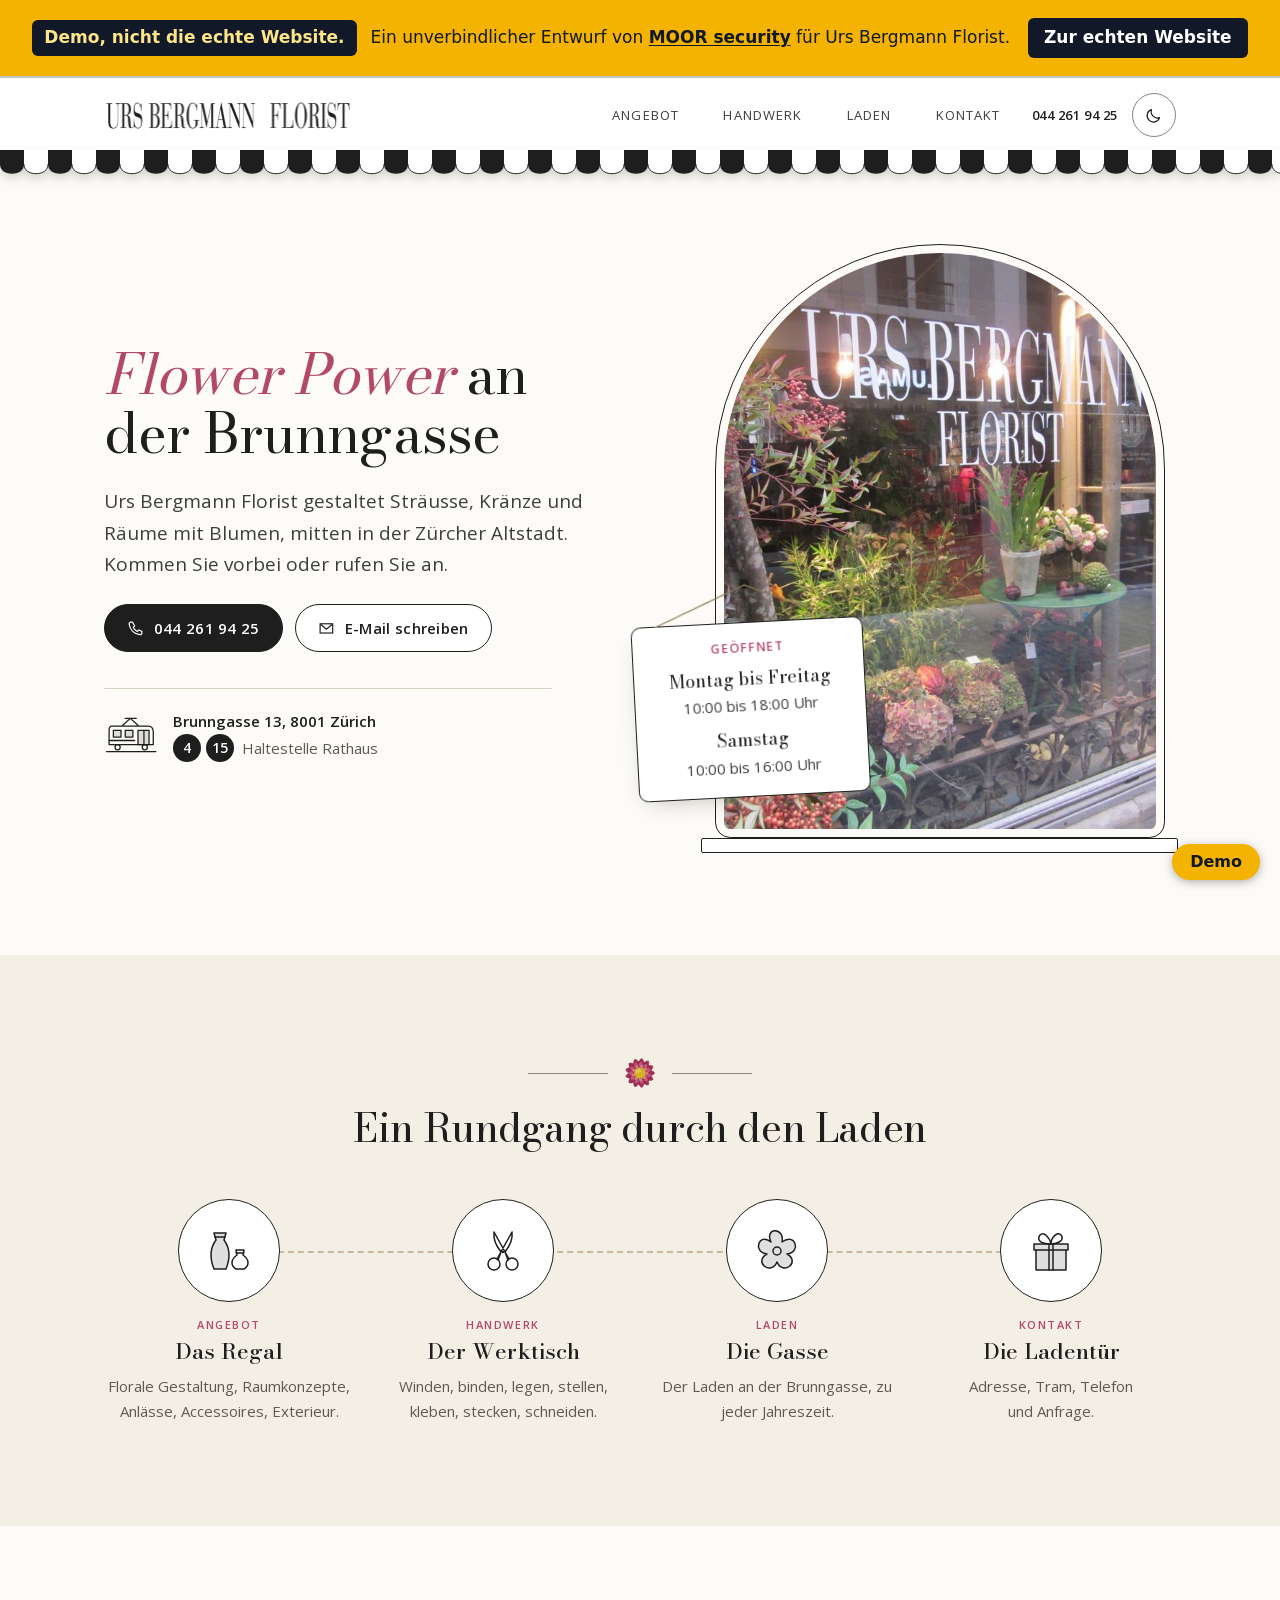
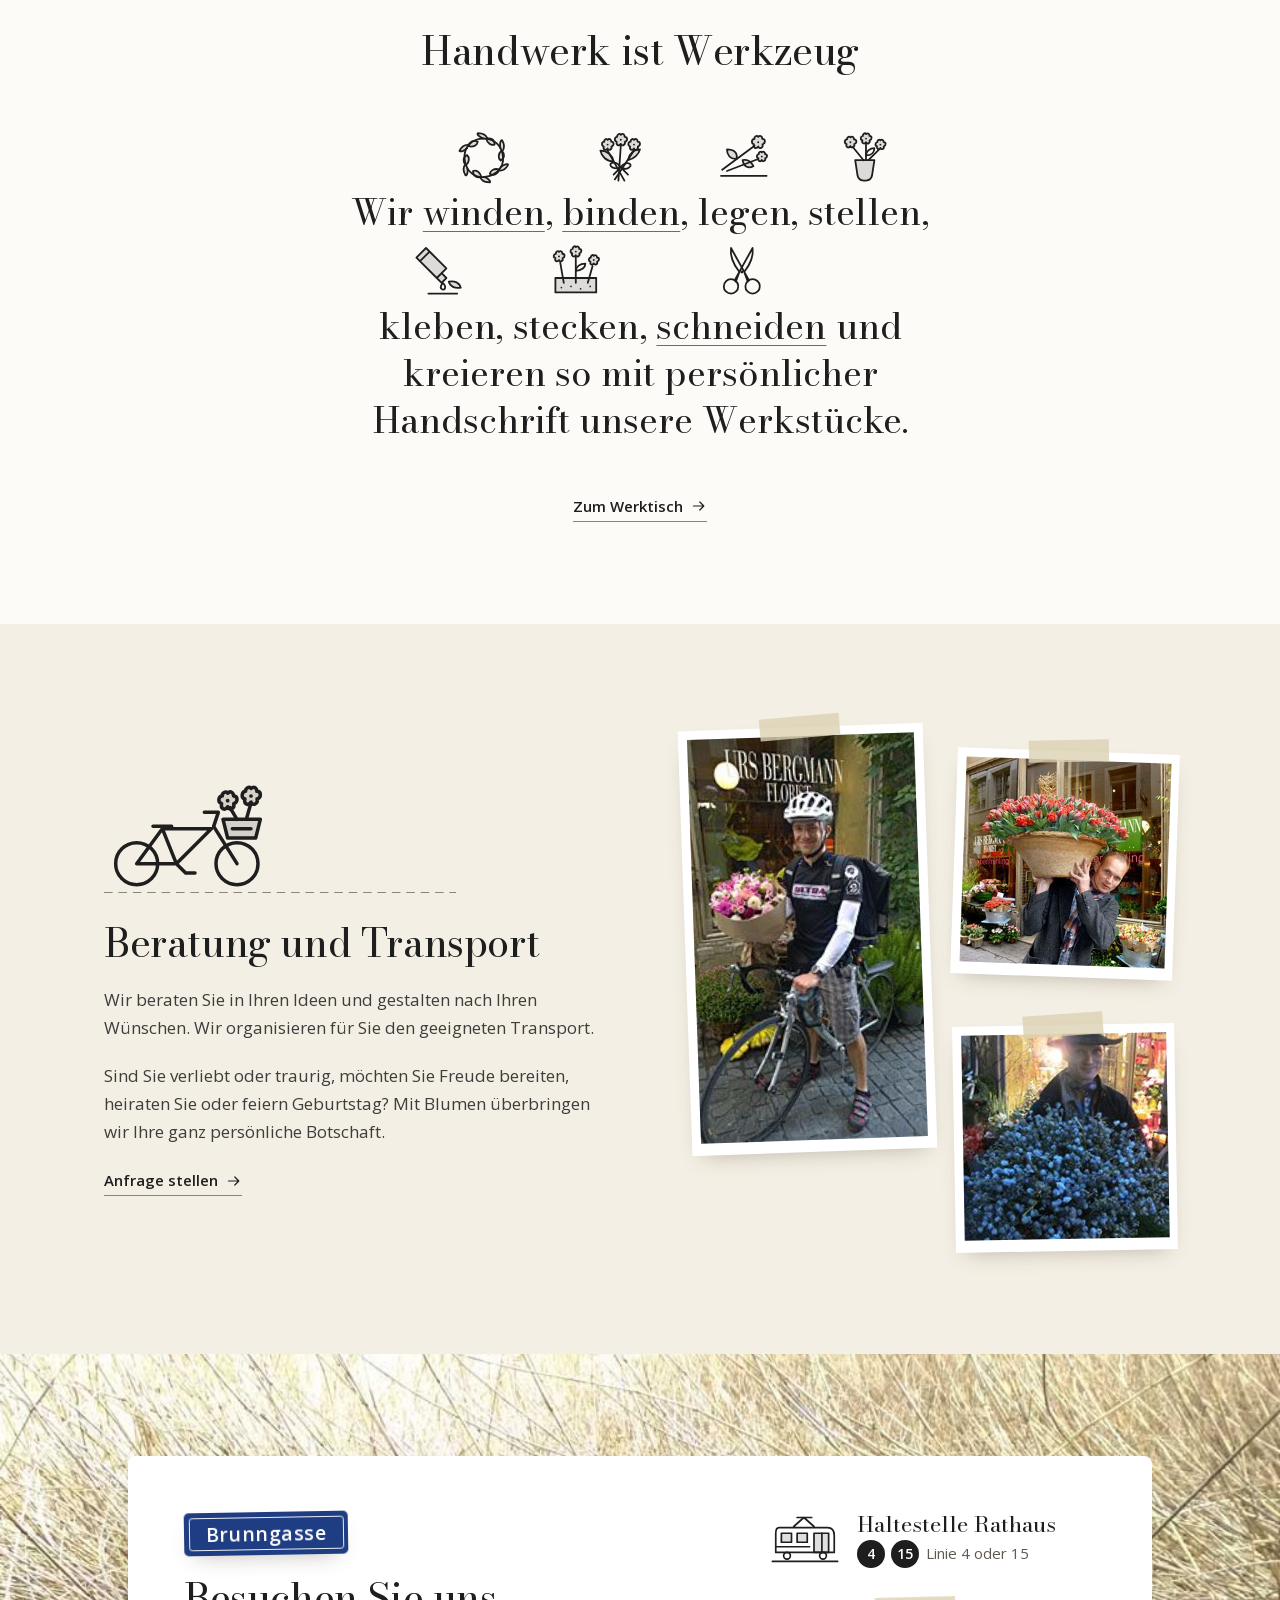
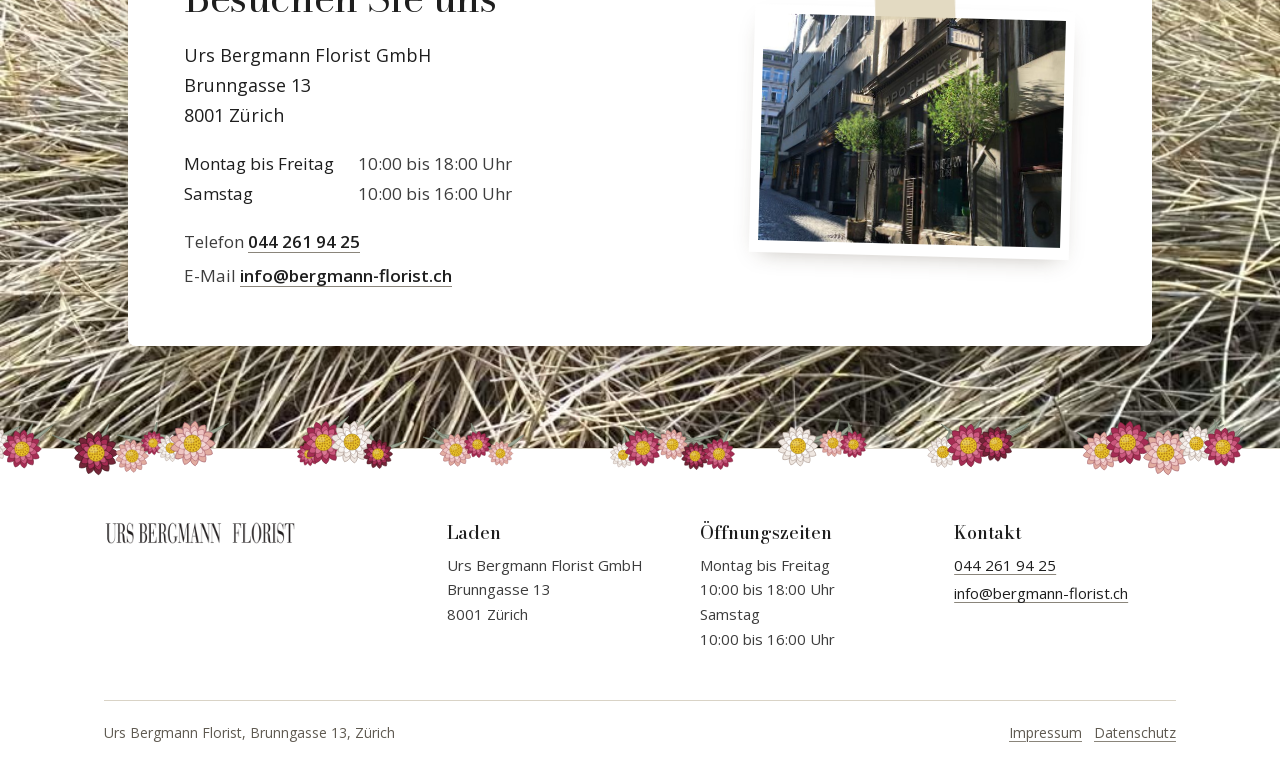
==== index.html @ 551359dd "Demo-Entwurf Urs Bergmann Florist, Brunngasse 13" ====
<!doctype html>
<html lang="de-CH">
<head>
<meta charset="utf-8"><meta http-equiv="Content-Security-Policy" content="default-src 'self'; img-src 'self' data:; style-src 'self' 'unsafe-inline'; font-src 'self'; script-src 'self'; connect-src 'self'; form-action 'none'; base-uri 'none'"><meta name="robots" content="noindex, nofollow"><meta name="referrer" content="same-origin">
<meta name="viewport" content="width=device-width, initial-scale=1">
<title>Urs Bergmann Florist, Blumen an der Brunngasse in Zürich</title>
<meta name="description" content="Urs Bergmann Florist, Brunngasse 13 in der Zürcher Altstadt: florale Gestaltung, Handwerk, Raumkonzepte, Anlässe, Accessoires. Telefon 044 261 94 25.">
<link rel="stylesheet" href="style.css">
<link rel="stylesheet" href="nacht.css">
<script src="assets/thema.js"></script>
<script src="assets/zeichnen.js" defer></script>
<link rel="stylesheet" href="assets/demo.css">
</head>
<body><div class="moor-demo-bar" id="moor-demo" role="note" aria-label="Hinweis zur Demo"><p><strong>Demo, nicht die echte Website.</strong> <span>Ein unverbindlicher Entwurf von <a href="https://moor-security.ch/" rel="noopener">MOOR security</a> für Urs Bergmann Florist.</span> <a class="moor-demo-real" href="https://www.bergmann-florist.ch/" rel="noopener">Zur echten Website</a></p></div><a class="moor-demo-badge" href="#moor-demo" aria-label="Hinweis zur Demo">Demo</a>
<!--
THESIS: Ein kleiner Blumenladen in der Zürcher Altstadt, den man vom Schaufenster her kennt; die Website ist ein Rundgang durch diesen Laden.
OWN-WORLD: Brunngasse 13. Markise in Schwarz und Weiss wie die Wortmarke, Holzbretter mit Anhängern an der Schnur, eine Schneidematte als Werktisch, angepinnte Fotos, die Häuserzeile der Gasse, die Ladentür mit Türschild und Briefschlitz, blaues Gassenschild, Tram 4 und 15. Farbe nur aus den Blumen, Rose als einziger Akzent, Heu als Fläche.
STORY: Vor dem Schaufenster stehen, dann vier Stationen: das Regal mit dem Angebot, der Werktisch mit den sieben Verben, die Gasse mit Hausnummer 13, die Ladentür mit allen Wegen zu uns.
FIRST VIEWPORT: Weisser Kopf mit Wortmarke und Markise, h1, Telefonknopf, Adresse mit Tram, daneben das Schaufenster im Rundbogen mit Sims und pendelndem Türschild.
FORM: Bodoni Moda zu Open Sans; eigene Linienzeichen im 48er Raster, Strich 1.5, runde Enden; 1px-Linien; leichte Neigungen. Jede Unterseite hat ihr eigenes Bild: Regal, Werktisch, Gasse, Tür.
FINISH: Die Verbzeichen zeichnen sich beim Scrollen, das Türschild pendelt einmal ein. Reduzierte Bewegung respektiert.
-->
<a class="sprung" href="#inhalt">Zum Inhalt</a>
<header class="kopf">
  <div class="huelle kopf__innen">
    <a class="marke" href="./" aria-label="Urs Bergmann Florist, zur Startseite"><img src="assets/logo.png" width="500" height="62" alt="Urs Bergmann Florist"></a>
    <nav class="menue" aria-label="Hauptmenü"><ul><li><a href="angebot/">Angebot</a></li><li><a href="handwerk/">Handwerk</a></li><li><a href="laden/">Laden</a></li><li><a href="kontakt/">Kontakt</a></li></ul></nav>
    <div class="kopf__rechts"><a class="kopf__telefon" href="tel:+41442619425">044 261 94 25</a><button class="themaknopf" type="button" aria-pressed="false" hidden><span class="sr">Nachtansicht</span><svg class="z themaknopf__mond" aria-hidden="true" focusable="false"><use href="assets/zeichen.svg#mond"/></svg><svg class="z themaknopf__sonne" aria-hidden="true" focusable="false"><use href="assets/zeichen.svg#sonne"/></svg></button></div>
  </div>
</header>

<main id="inhalt">
<section class="buehne" aria-labelledby="titel">
  <div class="huelle buehne__raster">
    <div class="buehne__text">
      <h1 id="titel"><em>Flower Power</em> an der Brunngasse</h1>
      <p>Urs Bergmann Florist gestaltet Sträusse, Kränze und Räume mit Blumen, mitten in der Zürcher Altstadt. Kommen Sie vorbei oder rufen Sie an.</p>
      <div class="knoepfe">
        <a class="knopf knopf--voll" href="tel:+41442619425"><svg viewBox="0 0 20 20" fill="none" stroke="currentColor" stroke-width="1.4" aria-hidden="true"><path d="M6.5 2.5h-2a2 2 0 0 0-2 2.2c.9 7 6 12 13 12.8a2 2 0 0 0 2.2-2v-2l-3.6-1.6-1.8 1.8a10 10 0 0 1-5-5l1.8-1.8z"/></svg>044 261 94 25</a>
        <a class="knopf knopf--linie" href="mailto:info@bergmann-florist.ch"><svg viewBox="0 0 20 20" fill="none" stroke="currentColor" stroke-width="1.4" aria-hidden="true"><rect x="2.5" y="4.5" width="15" height="11"/><path d="m3 5 7 6 7-6"/></svg>E-Mail schreiben</a>
      </div>
      <a class="anfahrt" href="kontakt/">
        <svg class="z" aria-hidden="true" focusable="false"><use href="assets/zeichen.svg#tram"/></svg>
        <span><b>Brunngasse 13, 8001 Zürich</b><span class="linie">4</span><span class="linie">15</span> Haltestelle Rathaus</span>
      </a>
    </div>
    <figure class="fenster">
      <div class="fenster__glas"><img src="assets/bilder/schaufenster.jpg" width="600" height="800" alt="Das Schaufenster des Blumenladens an der Brunngasse 13" fetchpriority="high"></div>
      <div class="fenster__sims" aria-hidden="true"></div>
      <div class="schild">
  <svg class="schild__schnur" viewBox="0 0 100 40" preserveAspectRatio="none" aria-hidden="true"><path d="M10 40L50 1L90 40" fill="none" stroke="currentColor" stroke-width="1.2" vector-effect="non-scaling-stroke"/></svg>
  <p class="schild__kopf">Geöffnet</p>
  <dl>
    <dt>Montag bis Freitag</dt><dd>10:00 bis 18:00 Uhr</dd>
    <dt>Samstag</dt><dd>10:00 bis 16:00 Uhr</dd>
  </dl>
</div>
    </figure>
  </div>
</section>

<section class="rundgang" aria-labelledby="titel-rundgang">
  <div class="huelle">
    <div class="abschnitt__kopf abschnitt__kopf--mitte">
      <div class="zier" aria-hidden="true"><svg class="sb" aria-hidden="true" focusable="false"><use href="assets/zeichen.svg#strohblume"/></svg></div>
      <h2 id="titel-rundgang">Ein Rundgang durch den Laden</h2>
    </div>
    <ol class="stationen"><li><a class="station" href="angebot/">
        <span class="station__kreis"><svg class="z" aria-hidden="true" focusable="false"><use href="assets/zeichen.svg#gefaess"/></svg></span>
        <span class="station__seite">Angebot</span>
        <h3>Das Regal</h3>
        <p>Florale Gestaltung, Raumkonzepte, Anlässe, Accessoires, Exterieur.</p>
      </a></li><li><a class="station" href="handwerk/">
        <span class="station__kreis"><svg class="z" aria-hidden="true" focusable="false"><use href="assets/zeichen.svg#schneiden"/></svg></span>
        <span class="station__seite">Handwerk</span>
        <h3>Der Werktisch</h3>
        <p>Winden, binden, legen, stellen, kleben, stecken, schneiden.</p>
      </a></li><li><a class="station" href="laden/">
        <span class="station__kreis"><svg class="z" aria-hidden="true" focusable="false"><use href="assets/zeichen.svg#bluete"/></svg></span>
        <span class="station__seite">Laden</span>
        <h3>Die Gasse</h3>
        <p>Der Laden an der Brunngasse, zu jeder Jahreszeit.</p>
      </a></li><li><a class="station" href="kontakt/">
        <span class="station__kreis"><svg class="z" aria-hidden="true" focusable="false"><use href="assets/zeichen.svg#anlass"/></svg></span>
        <span class="station__seite">Kontakt</span>
        <h3>Die Ladentür</h3>
        <p>Adresse, Tram, Telefon und Anfrage.</p>
      </a></li></ol>
  </div>
</section>

<section class="abschnitt" aria-labelledby="titel-handwerk">
  <div class="huelle">
    <div class="abschnitt__kopf abschnitt__kopf--mitte">
      <h2 id="titel-handwerk">Handwerk ist Werkzeug</h2>
    </div>
    <p class="satz">Wir <span class="satz__teil"><a class="verb" style="--i:0" href="handwerk/#winden"><svg class="z" aria-hidden="true" focusable="false"><use href="assets/zeichen.svg#winden"/></svg><span>winden</span></a>,</span> <span class="satz__teil"><a class="verb" style="--i:1" href="handwerk/#binden"><svg class="z" aria-hidden="true" focusable="false"><use href="assets/zeichen.svg#binden"/></svg><span>binden</span></a>,</span> <span class="satz__teil"><span class="verb" style="--i:2"><svg class="z" aria-hidden="true" focusable="false"><use href="assets/zeichen.svg#legen"/></svg><span>legen</span></span>,</span> <span class="satz__teil"><span class="verb" style="--i:3"><svg class="z" aria-hidden="true" focusable="false"><use href="assets/zeichen.svg#stellen"/></svg><span>stellen</span></span>,</span> <span class="satz__teil"><span class="verb" style="--i:4"><svg class="z" aria-hidden="true" focusable="false"><use href="assets/zeichen.svg#kleben"/></svg><span>kleben</span></span>,</span> <span class="satz__teil"><span class="verb" style="--i:5"><svg class="z" aria-hidden="true" focusable="false"><use href="assets/zeichen.svg#stecken"/></svg><span>stecken</span></span>,</span> <a class="verb" style="--i:6" href="handwerk/#schneiden"><svg class="z" aria-hidden="true" focusable="false"><use href="assets/zeichen.svg#schneiden"/></svg><span>schneiden</span></a> und kreieren so mit persönlicher Handschrift unsere Werkstücke.</p>
    <p class="mitte"><a class="weiter" href="handwerk/">Zum Werktisch <svg class="z z--pfeil" aria-hidden="true" focusable="false"><use href="assets/zeichen.svg#pfeil"/></svg></a></p>
  </div>
</section>

<section class="abschnitt abschnitt--heu" aria-labelledby="titel-dienst">
  <div class="huelle dienst">
    <div class="dienst__text">
      <div class="strasse" aria-hidden="true"><svg class="z" aria-hidden="true" focusable="false"><use href="assets/zeichen.svg#velo"/></svg></div>
      <h2 id="titel-dienst">Beratung und Transport</h2>
      <p>Wir beraten Sie in Ihren Ideen und gestalten nach Ihren Wünschen. Wir organisieren für Sie den geeigneten Transport.</p>
      <p>Sind Sie verliebt oder traurig, möchten Sie Freude bereiten, heiraten Sie oder feiern Geburtstag? Mit Blumen überbringen wir Ihre ganz persönliche Botschaft.</p>
      <p><a class="weiter" href="kontakt/">Anfrage stellen <svg class="z z--pfeil" aria-hidden="true" focusable="false"><use href="assets/zeichen.svg#pfeil"/></svg></a></p>
    </div>
    <div class="dienst__bilder">
      <figure class="geklebt"><img src="assets/bilder/lieferung-velo.jpg" width="169" height="300" alt="Blumen unterwegs auf dem Velo" loading="lazy" decoding="async"></figure>
      <figure class="geklebt"><img src="assets/bilder/lieferung-tulpen.jpg" width="300" height="300" alt="Ein Strauss Tulpen, bereit zum Überbringen" loading="lazy" decoding="async"></figure>
      <figure class="geklebt"><img src="assets/bilder/lieferung-blau.jpg" width="194" height="300" alt="Blaue Blumen in Papier gebunden" loading="lazy" decoding="async"></figure>
    </div>
  </div>
</section>

<section class="besuch" aria-labelledby="titel-besuch">
  <div class="huelle">
    <div class="besuch__feld">
      <div class="besuch__info">
        <p class="gassenschild"><span>Brunngasse</span></p>
        <h2 id="titel-besuch">Besuchen Sie uns</h2>
        <address class="adresse">Urs Bergmann Florist GmbH<br>Brunngasse 13<br>8001 Zürich</address>
        <dl class="zeiten">
  <dt>Montag bis Freitag</dt><dd>10:00 bis 18:00 Uhr</dd>
  <dt>Samstag</dt><dd>10:00 bis 16:00 Uhr</dd>
</dl>
        <ul class="kontaktliste">
          <li>Telefon <a href="tel:+41442619425">044 261 94 25</a></li>
          <li>E-Mail <a href="mailto:info@bergmann-florist.ch">info@bergmann-florist.ch</a></li>
        </ul>
      </div>
      <div class="besuch__wege">
        <div class="halt">
  <svg class="z" aria-hidden="true" focusable="false"><use href="assets/zeichen.svg#tram"/></svg>
  <p class="halt__name">Haltestelle Rathaus</p>
  <p class="halt__linien"><span class="linie">4</span><span class="linie">15</span> Linie 4 oder 15</p>
</div>
        <figure class="geklebt"><img src="assets/bilder/brunngasse.jpg" width="600" height="800" alt="Blumen vor dem Laden in der Brunngasse" loading="lazy" decoding="async"></figure>
      </div>
    </div>
  </div>
</section>
</main>

<footer class="fuss">
  <div class="fuss__kranz" aria-hidden="true"><svg class="fuss__kranz--breit" viewBox="0 0 1440 60" preserveAspectRatio="xMidYMid slice" focusable="false"><path class="fuss__blaetter" d="M21 25Q35 23 46 15Q32 17 21 25ZM22 26Q39 26 54 19Q37 19 22 26ZM46 27Q53 18 56 7Q48 15 46 27ZM44 27Q46 16 41 5Q39 16 44 27ZM75 21Q90 17 101 7Q87 11 75 21ZM71 21Q66 11 56 5Q61 15 71 21ZM105 27Q121 19 133 6Q117 14 105 27ZM103 26Q111 16 113 4Q105 13 103 26ZM177 30Q186 19 189 5Q180 16 177 30ZM172 31Q153 21 132 16Q151 27 172 31ZM215 34Q229 30 240 20Q226 24 215 34ZM216 35Q234 33 251 25Q232 27 216 35ZM229 23Q214 16 197 16Q212 22 229 23ZM233 20Q238 12 237 3Q232 11 233 20ZM255 27Q269 27 283 21Q268 21 255 27ZM253 26Q266 20 276 10Q263 15 253 26ZM269 23Q249 15 228 14Q248 21 269 23ZM275 22Q294 16 309 4Q291 10 275 22ZM390 31Q398 27 400 19Q392 23 390 31ZM392 32Q405 28 416 19Q403 23 392 32ZM406 20Q424 14 438 2Q421 8 406 20ZM405 20Q419 11 429 -3Q415 6 405 20ZM433 19Q445 11 452 -1Q440 7 433 19ZM428 21Q410 12 391 8Q408 18 428 21ZM457 31Q455 20 448 11Q449 23 457 31ZM461 32Q475 30 487 22Q473 24 461 32ZM533 28Q519 20 503 18Q517 26 533 28ZM534 27Q526 16 513 9Q521 20 534 27ZM557 22Q557 12 551 4Q551 14 557 22ZM554 24Q538 16 519 15Q536 23 554 24ZM577 32Q566 26 552 26Q564 32 577 32ZM583 31Q596 26 604 16Q592 21 583 31ZM703 32Q707 24 705 15Q701 23 703 32ZM706 33Q719 31 730 23Q716 25 706 33ZM722 26Q715 14 704 7Q711 19 722 26ZM724 25Q728 17 726 7Q722 16 724 25ZM756 24Q778 23 798 16Q777 17 756 24ZM750 22Q739 13 726 9Q736 18 750 22ZM772 34Q763 25 751 21Q760 30 772 34ZM778 34Q795 31 810 22Q793 25 778 34ZM800 31Q807 22 809 11Q801 20 800 31ZM796 32Q781 22 764 17Q779 28 796 32ZM882 25Q898 22 913 14Q896 16 882 25ZM882 25Q905 23 927 15Q904 17 882 25ZM915 21Q926 16 932 6Q921 11 915 21ZM914 20Q919 11 919 0Q913 10 914 20ZM933 22Q933 14 928 8Q927 16 933 22ZM933 22Q934 12 928 3Q928 13 933 22ZM1026 30Q1043 25 1056 14Q1040 19 1026 30ZM1024 29Q1030 21 1030 11Q1024 19 1024 29ZM1046 24Q1035 12 1021 5Q1032 17 1046 24ZM1049 23Q1058 13 1061 0Q1052 10 1049 23ZM1079 22Q1095 17 1108 7Q1092 12 1079 22ZM1078 22Q1095 16 1109 4Q1092 10 1078 22ZM1180 28Q1170 18 1157 13Q1167 23 1180 28ZM1183 28Q1194 19 1199 6Q1189 15 1183 28ZM1211 22Q1235 19 1257 10Q1233 13 1211 22ZM1211 22Q1232 19 1251 10Q1230 13 1211 22ZM1247 30Q1259 22 1267 10Q1255 17 1247 30ZM1243 30Q1235 18 1223 11Q1231 23 1243 30ZM1279 21Q1293 13 1302 0Q1288 8 1279 21ZM1279 21Q1294 16 1304 6Q1290 11 1279 21ZM1305 25Q1317 19 1324 7Q1313 14 1305 25ZM1302 24Q1301 11 1294 0Q1295 13 1302 24Z"/><use href="assets/zeichen.svg#strohblume" x="0" y="10" width="36" height="36"/><use href="assets/zeichen.svg#strohblume" x="20" y="6" width="50" height="50" style="--sb-a:#e2aca0;--sb-b:#efc4c2;--sb-c:#f6dcda;--sb-l:#a8656e"/><use href="assets/zeichen.svg#strohblume" x="54" y="6" width="38" height="38" style="--sb-a:#efe7e1;--sb-b:#f7f2ee;--sb-c:#fff;--sb-l:#a8968e"/><use href="assets/zeichen.svg#strohblume" x="81" y="9" width="42" height="42"/><use href="assets/zeichen.svg#strohblume" x="152" y="10" width="48" height="48" style="--sb-a:#752538;--sb-b:#a62c54;--sb-c:#cb567d;--sb-l:#42171e"/><use href="assets/zeichen.svg#strohblume" x="194" y="19" width="36" height="36" style="--sb-a:#e2aca0;--sb-b:#efc4c2;--sb-c:#f6dcda;--sb-l:#a8656e"/><use href="assets/zeichen.svg#strohblume" x="220" y="11" width="26" height="26"/><use href="assets/zeichen.svg#strohblume" x="236" y="14" width="30" height="30" style="--sb-a:#efe7e1;--sb-b:#f7f2ee;--sb-c:#fff;--sb-l:#a8968e"/><use href="assets/zeichen.svg#strohblume" x="248" y="-0" width="49" height="49" style="--sb-a:#e2aca0;--sb-b:#efc4c2;--sb-c:#f6dcda;--sb-l:#a8656e"/><use href="assets/zeichen.svg#strohblume" x="376" y="22" width="26" height="26"/><use href="assets/zeichen.svg#strohblume" x="380" y="-0" width="47" height="47"/><use href="assets/zeichen.svg#strohblume" x="409" y="0" width="46" height="46" style="--sb-a:#efe7e1;--sb-b:#f7f2ee;--sb-c:#fff;--sb-l:#a8968e"/><use href="assets/zeichen.svg#strohblume" x="442" y="19" width="32" height="32" style="--sb-a:#752538;--sb-b:#a62c54;--sb-c:#cb567d;--sb-l:#42171e"/><use href="assets/zeichen.svg#strohblume" x="518" y="13" width="36" height="36" style="--sb-a:#e2aca0;--sb-b:#efc4c2;--sb-c:#f6dcda;--sb-l:#a8656e"/><use href="assets/zeichen.svg#strohblume" x="543" y="11" width="29" height="29"/><use href="assets/zeichen.svg#strohblume" x="567" y="21" width="27" height="27" style="--sb-a:#e2aca0;--sb-b:#efc4c2;--sb-c:#f6dcda;--sb-l:#a8656e"/><use href="assets/zeichen.svg#strohblume" x="689" y="22" width="28" height="28" style="--sb-a:#efe7e1;--sb-b:#f7f2ee;--sb-c:#fff;--sb-l:#a8968e"/><use href="assets/zeichen.svg#strohblume" x="703" y="9" width="40" height="40"/><use href="assets/zeichen.svg#strohblume" x="736" y="9" width="33" height="33" style="--sb-a:#e2aca0;--sb-b:#efc4c2;--sb-c:#f6dcda;--sb-l:#a8656e"/><use href="assets/zeichen.svg#strohblume" x="760" y="22" width="30" height="30" style="--sb-a:#752538;--sb-b:#a62c54;--sb-c:#cb567d;--sb-l:#42171e"/><use href="assets/zeichen.svg#strohblume" x="782" y="18" width="34" height="34"/><use href="assets/zeichen.svg#strohblume" x="856" y="5" width="44" height="44" style="--sb-a:#efe7e1;--sb-b:#f7f2ee;--sb-c:#fff;--sb-l:#a8968e"/><use href="assets/zeichen.svg#strohblume" x="898" y="9" width="30" height="30" style="--sb-a:#e2aca0;--sb-b:#efc4c2;--sb-c:#f6dcda;--sb-l:#a8656e"/><use href="assets/zeichen.svg#strohblume" x="919" y="11" width="29" height="29"/><use href="assets/zeichen.svg#strohblume" x="1006" y="16" width="34" height="34" style="--sb-a:#efe7e1;--sb-b:#f7f2ee;--sb-c:#fff;--sb-l:#a8968e"/><use href="assets/zeichen.svg#strohblume" x="1025" y="3" width="47" height="47"/><use href="assets/zeichen.svg#strohblume" x="1057" y="6" width="38" height="38" style="--sb-a:#752538;--sb-b:#a62c54;--sb-c:#cb567d;--sb-l:#42171e"/><use href="assets/zeichen.svg#strohblume" x="1161" y="11" width="42" height="42" style="--sb-a:#e2aca0;--sb-b:#efc4c2;--sb-c:#f6dcda;--sb-l:#a8656e"/><use href="assets/zeichen.svg#strohblume" x="1184" y="-0" width="47" height="47"/><use href="assets/zeichen.svg#strohblume" x="1221" y="9" width="49" height="49" style="--sb-a:#e2aca0;--sb-b:#efc4c2;--sb-c:#f6dcda;--sb-l:#a8656e"/><use href="assets/zeichen.svg#strohblume" x="1257" y="5" width="39" height="39" style="--sb-a:#efe7e1;--sb-b:#f7f2ee;--sb-c:#fff;--sb-l:#a8968e"/><use href="assets/zeichen.svg#strohblume" x="1282" y="7" width="42" height="42"/></svg><svg class="fuss__kranz--schmal" viewBox="0 0 400 60" preserveAspectRatio="xMidYMid slice" focusable="false"><path class="fuss__blaetter" d="M18 26Q32 26 45 20Q31 20 18 26ZM11 25Q2 15 -11 12Q-1 21 11 25ZM35 29Q53 27 69 19Q51 21 35 29ZM29 28Q22 17 11 10Q18 21 29 28ZM49 34Q31 26 11 25Q30 32 49 34ZM51 32Q42 22 30 17Q38 27 51 32ZM117 24Q129 21 139 13Q126 15 117 24ZM117 25Q132 24 146 16Q131 18 117 25ZM140 24Q157 23 174 17Q156 17 140 24ZM134 22Q128 11 118 5Q124 15 134 22ZM147 28Q140 20 129 18Q137 25 147 28ZM153 29Q168 30 181 24Q167 23 153 29ZM167 22Q175 13 178 2Q170 10 167 22ZM162 24Q147 18 131 18Q146 24 162 24ZM231 26Q243 23 252 14Q240 17 231 26ZM232 27Q247 25 260 17Q245 19 232 27ZM249 27Q261 25 269 17Q258 19 249 27ZM250 28Q265 27 279 20Q264 21 250 28ZM317 28Q313 20 305 17Q309 25 317 28ZM323 30Q335 30 346 24Q334 24 323 30ZM332 28Q329 19 321 13Q324 22 332 28ZM336 29Q349 24 359 14Q346 19 336 29Z"/><use href="assets/zeichen.svg#strohblume" x="2" y="16" width="24" height="24"/><use href="assets/zeichen.svg#strohblume" x="14" y="14" width="34" height="34" style="--sb-a:#e2aca0;--sb-b:#efc4c2;--sb-c:#f6dcda;--sb-l:#a8656e"/><use href="assets/zeichen.svg#strohblume" x="39" y="22" width="27" height="27" style="--sb-a:#efe7e1;--sb-b:#f7f2ee;--sb-c:#fff;--sb-l:#a8968e"/><use href="assets/zeichen.svg#strohblume" x="98" y="11" width="31" height="31"/><use href="assets/zeichen.svg#strohblume" x="124" y="14" width="23" height="23" style="--sb-a:#752538;--sb-b:#a62c54;--sb-c:#cb567d;--sb-l:#42171e"/><use href="assets/zeichen.svg#strohblume" x="138" y="19" width="24" height="24" style="--sb-a:#e2aca0;--sb-b:#efc4c2;--sb-c:#f6dcda;--sb-l:#a8656e"/><use href="assets/zeichen.svg#strohblume" x="149" y="9" width="34" height="34"/><use href="assets/zeichen.svg#strohblume" x="218" y="18" width="22" height="22" style="--sb-a:#efe7e1;--sb-b:#f7f2ee;--sb-c:#fff;--sb-l:#a8968e"/><use href="assets/zeichen.svg#strohblume" x="234" y="18" width="24" height="24" style="--sb-a:#e2aca0;--sb-b:#efc4c2;--sb-c:#f6dcda;--sb-l:#a8656e"/><use href="assets/zeichen.svg#strohblume" x="308" y="21" width="22" height="22"/><use href="assets/zeichen.svg#strohblume" x="320" y="19" width="26" height="26"/></svg></div>
  <div class="huelle">
    <div class="fuss__raster">
      <div><a href="./" aria-label="Urs Bergmann Florist, zur Startseite"><img src="assets/logo.png" width="500" height="62" alt="Urs Bergmann Florist" loading="lazy"></a></div>
      <div><h2>Laden</h2><address>Urs Bergmann Florist GmbH<br>Brunngasse 13<br>8001 Zürich</address></div>
      <div><h2>Öffnungszeiten</h2><p>Montag bis Freitag<br>10:00 bis 18:00 Uhr<br>Samstag<br>10:00 bis 16:00 Uhr</p></div>
      <div><h2>Kontakt</h2><ul><li><a href="tel:+41442619425">044 261 94 25</a></li><li><a href="mailto:info@bergmann-florist.ch">info@bergmann-florist.ch</a></li></ul></div>
    </div>
    <div class="fuss__unten">
      <p>Urs Bergmann Florist, Brunngasse 13, Zürich</p>
      <p><a href="impressum/">Impressum</a> &nbsp; <a href="datenschutz/">Datenschutz</a></p>
    </div>
  </div>
</footer>
</body>
</html>
---- style.css ----
/* Urs Bergmann Florist, Brunngasse 13, Zürich
   Der Rundgang: vor dem Schaufenster, dann das Regal, der Werktisch, die Gasse und die Ladentür.
   Markise in Schwarz und Weiss wie die Wortmarke, Holz, Schnur, Heu. Die Farbe kommt aus den Blumen. */

@font-face {
  font-family: 'Bodoni Moda';
  font-style: normal;
  font-weight: 400 500;
  font-display: swap;
  src: url(assets/fonts/bodoni-moda-400.woff2) format('woff2');
}
@font-face {
  font-family: 'Open Sans';
  font-style: normal;
  font-weight: 400 600;
  font-display: swap;
  src: url(assets/fonts/open-sans-400.woff2) format('woff2');
}

:root {
  --papier: #fcfbf8;
  --weiss: #ffffff;
  --heu-hell: #f4efe4;
  --heu: #ddd1b3;
  --heu-tief: #c7b99b;
  --schnur: #8a7a5c;
  --tinte: #1e1e1e;
  --text: #3d3d3d;
  --leise: #5f5a51;
  --linie: #d9d3c6;
  --linie-fest: #8a857b;
  --rose: #b3496a;
  --rose-hell: #f6e3e7;
  --gassenblau: #1f3d82;

  --serif: 'Bodoni Moda', Didot, 'Bodoni 72', Times, serif;
  --sans: 'Open Sans', 'Helvetica Neue', Arial, sans-serif;

  --raum-s: clamp(1rem, 2vw, 1.5rem);
  --raum-m: clamp(2rem, 4vw, 3rem);
  --raum-l: clamp(4rem, 8vw, 7rem);
  --breite: 72rem;
  --rand: clamp(1rem, 4vw, 2.5rem);
  --markise: 1.65rem;
  --aus: cubic-bezier(0.16, 1, 0.3, 1);
  --schatten: 0 0.6rem 1.4rem -0.7rem rgb(60 48 28 / 0.35);

  color-scheme: light;
  accent-color: var(--rose);
}

*, *::before, *::after { box-sizing: border-box; }

html { -webkit-text-size-adjust: 100%; text-size-adjust: 100%; scrollbar-color: var(--heu-tief) var(--papier); }
@media (prefers-reduced-motion: no-preference) { html { scroll-behavior: smooth; } }

body {
  margin: 0; background: var(--papier); color: var(--text);
  font-family: var(--sans); font-size: 1.0625rem; line-height: 1.65;
  overflow-x: clip;
}
::selection { background: var(--rose-hell); color: var(--tinte); }

img { display: block; max-width: 100%; height: auto; }
svg.z { display: block; overflow: visible; }

a { color: var(--tinte); text-decoration-thickness: 1px; text-underline-offset: 0.22em; text-decoration-color: var(--linie-fest); }
a:hover { text-decoration-color: var(--rose); }
:focus-visible { outline: 2px solid var(--tinte); outline-offset: 3px; }

h1, h2, h3 { font-family: var(--serif); font-weight: 400; color: var(--tinte); text-wrap: balance; margin: 0; }
h1 { font-size: clamp(2.25rem, 5vw, 3.5rem); line-height: 1.06; letter-spacing: -0.015em; }
h2 { font-size: clamp(1.75rem, 3.4vw, 2.5rem); line-height: 1.15; letter-spacing: -0.01em; }
h3 { font-size: 1.25rem; line-height: 1.25; font-weight: 500; }
p { margin: 0; max-width: 62ch; text-wrap: pretty; }

.huelle { width: 100%; max-width: var(--breite); margin-inline: auto; padding-inline: var(--rand); }

.sprung { position: absolute; left: 1rem; top: -4rem; z-index: 30; background: var(--tinte); color: var(--weiss); padding: 0.6rem 1rem; }
.sprung:focus { top: 1rem; }

/* ---------- Kopf mit Markise ---------- */
.kopf { background: var(--weiss); position: relative; z-index: 10; }
.kopf::after {
  content: ""; position: absolute; left: 0; right: 0; top: 100%; height: var(--markise);
  background: url(assets/markise.svg) repeat-x 0 0 / 3rem var(--markise);
  filter: drop-shadow(0 0.35rem 0.3rem rgb(60 48 28 / 0.18));
  pointer-events: none;
}
.kopf__innen { display: flex; flex-wrap: wrap; align-items: center; justify-content: space-between; gap: 0.25rem 2rem; padding-block: 1rem 0.6rem; }
.marke { display: block; flex: none; }
.marke img { width: clamp(11rem, 30vw, 15.5rem); }
.menue ul { list-style: none; margin: 0; padding: 0; display: flex; flex-wrap: wrap; gap: 0 1.6rem; }
.menue a, .kopf__telefon {
  font-size: 0.8125rem; letter-spacing: 0.08em; text-transform: uppercase; text-decoration: none;
  color: var(--text); padding-block: 0.6rem; display: inline-flex; align-items: center; gap: 0.4rem;
}
.menue a::before {
  content: ""; width: 0.45rem; height: 0.45rem; border-radius: 50%;
  background: var(--rose); transform: scale(0); transition: transform 0.35s var(--aus);
}
.menue a:hover, .menue a[aria-current="page"] { color: var(--tinte); }
.menue a:hover::before, .menue a[aria-current="page"]::before { transform: scale(1); }
.kopf__telefon { color: var(--tinte); font-weight: 600; letter-spacing: 0.04em; }
.kopf__telefon:hover { color: var(--rose); }
@media (min-width: 52rem) {
  .kopf { position: sticky; top: 0; }
  .kopf__innen { flex-wrap: nowrap; padding-block: 1.1rem 0.8rem; }
  .menue { margin-left: auto; }
}
@media (max-width: 51.99rem) {
  .menue { order: 3; width: 100%; }
  .menue ul { flex-wrap: nowrap; justify-content: space-between; gap: 0 0.5rem; }
  .menue a { letter-spacing: 0.04em; position: relative; }
  .menue a::before { position: absolute; left: 50%; bottom: 0.1rem; margin-left: -0.225rem; width: 0.4rem; height: 0.4rem; }
}

/* Themaknopf: Tag und Nacht, neben der Telefonnummer */
.kopf__rechts { display: flex; align-items: center; gap: 0.9rem; }
.themaknopf {
  position: relative; width: 2.75rem; height: 2.75rem; flex: none; border-radius: 50%; padding: 0; cursor: pointer;
  border: 1px solid var(--linie-fest); background: transparent; color: var(--tinte);
  display: grid; place-items: center;
  transition: border-color 0.25s var(--aus), background-color 0.25s var(--aus), color 0.25s var(--aus);
}
.themaknopf[hidden] { display: none; }
.themaknopf:hover { border-color: var(--rose); color: var(--rose); }
.themaknopf .z { grid-area: 1 / 1; width: 1.2rem; height: 1.2rem; transition: transform 0.45s var(--aus), opacity 0.3s var(--aus); }
.themaknopf__sonne { opacity: 0; transform: rotate(-60deg) scale(0.6); }
[data-theme="dark"] .themaknopf__mond { opacity: 0; transform: rotate(40deg) scale(0.6); }
[data-theme="dark"] .themaknopf__sonne { opacity: 1; transform: none; }
[data-theme="dark"] .themaknopf { color: var(--bernstein); }
[data-theme="dark"] .themaknopf:hover { color: var(--tinte); border-color: var(--schnur); }
.thema-wechsel, .thema-wechsel *, .thema-wechsel *::before, .thema-wechsel *::after {
  transition: background-color 0.4s var(--aus), color 0.4s var(--aus), border-color 0.4s var(--aus), fill 0.4s var(--aus);
}
@media (max-width: 51.99rem) { .kopf__rechts { gap: 0.6rem; } .themaknopf { width: 2.5rem; height: 2.5rem; } }
@media (prefers-reduced-motion: reduce) { .themaknopf .z { transition: none; } }

/* ---------- Knöpfe ---------- */
.knoepfe { display: flex; flex-wrap: wrap; gap: 0.75rem; }
.knopf {
  display: inline-flex; align-items: center; gap: 0.6rem; padding: 0.85rem 1.4rem; min-height: 3rem; border-radius: 999px;
  font: 600 0.9375rem/1.2 var(--sans); letter-spacing: 0.02em; text-decoration: none; border: 1px solid var(--tinte);
  transition: background-color 0.25s var(--aus), transform 0.25s var(--aus);
}
.knopf:hover { transform: translateY(-1px); }
.knopf--voll { background: var(--tinte); color: var(--weiss); }
.knopf--voll:hover { background: #000; }
.knopf--linie { background: var(--weiss); color: var(--tinte); }
.knopf--linie:hover { background: var(--rose-hell); }
.knopf svg { width: 1.05rem; height: 1.05rem; flex: none; }

.weiter {
  display: inline-flex; align-items: center; gap: 0.5rem; font-weight: 600; font-size: 0.9375rem; text-decoration: none;
  border-bottom: 1px solid var(--linie-fest); padding-bottom: 0.15rem; transition: gap 0.3s var(--aus), border-color 0.2s;
}
.weiter:hover { gap: 0.85rem; border-color: var(--rose); }
.weiter svg { width: 1rem; height: 1rem; }

/* ---------- Abschnitte ---------- */
.abschnitt { padding-block: var(--raum-l); position: relative; }
.abschnitt__kopf { display: grid; gap: 1rem; margin-bottom: var(--raum-m); }
.abschnitt__kopf p { color: var(--leise); }
.abschnitt__kopf--mitte { justify-items: center; text-align: center; }
.abschnitt__kopf--mitte p { margin-inline: auto; }

.zier { display: flex; align-items: center; gap: 1rem; color: var(--rose); width: min(100%, 14rem); margin-inline: auto; }
.zier::before, .zier::after { content: ""; flex: 1; height: 1px; background: var(--linie-fest); }
.zier .z { width: 1.6rem; height: 1.6rem; flex: none; }

/* ---------- Erster Bildschirm: das Schaufenster ---------- */
.buehne { padding-block: calc(var(--markise) + clamp(2.5rem, 6vw, 5rem)) var(--raum-l); }
.buehne__raster { display: grid; gap: var(--raum-m); align-items: center; }
.buehne__text { display: grid; gap: 1.5rem; justify-items: start; }
.buehne__text > p { font-size: 1.1875rem; }
.buehne h1 em { font-style: italic; color: var(--rose); }

.fenster { position: relative; margin: 0 auto; width: min(100%, 27rem); }
.fenster__glas {
  border-radius: 13.5rem 13.5rem 0.4rem 0.4rem; overflow: hidden; background: var(--heu-hell);
  outline: 1px solid var(--tinte); outline-offset: 0.55rem;
}
.fenster__glas img { width: 100%; aspect-ratio: 3 / 4; object-fit: cover; }
.fenster__sims { height: 0.9rem; margin: 0.55rem -1.4rem 0; background: var(--weiss); border: 1px solid var(--tinte); border-radius: 2px; }
@media (min-width: 52rem) {
  .buehne__raster { grid-template-columns: 1fr 0.95fr; gap: clamp(4rem, 8vw, 7rem); }
}

/* Türschild mit den Öffnungszeiten, an einer Schnur */
.schild {
  position: relative; width: 14.5rem; padding: 1.1rem 1.2rem 1rem; margin-top: 2.8rem;
  background: var(--weiss); border: 1px solid var(--tinte); border-radius: 0.6rem; box-shadow: var(--schatten);
  transform-origin: 50% -2.6rem; transform: rotate(-3deg);
}
.schild::before {
  content: ""; position: absolute; left: 50%; top: -2.75rem; width: 0.6rem; height: 0.6rem; margin-left: -0.3rem;
  border-radius: 50%; background: var(--tinte);
}
.schild__schnur { position: absolute; left: 0; top: -2.45rem; width: 100%; height: 2.45rem; color: var(--schnur); }
.schild__kopf {
  font: 600 0.75rem/1.2 var(--sans); letter-spacing: 0.14em; text-transform: uppercase;
  color: var(--rose); text-align: center; margin: 0 auto 0.55rem;
}
.schild dl { margin: 0; display: grid; text-align: center; font-variant-numeric: tabular-nums; }
.schild dt { font-family: var(--serif); font-size: 1.125rem; color: var(--tinte); }
.schild dd { margin: 0 0 0.45rem; font-size: 0.9375rem; }
.schild dd:last-child { margin-bottom: 0; }
@media (prefers-reduced-motion: no-preference) {
  .schild { animation: pendeln 2.8s var(--aus) 0.5s both; }
  .schild:hover { animation: pendeln 1.8s var(--aus) both; }
  @keyframes pendeln {
    0% { transform: rotate(7deg); }
    35% { transform: rotate(-7deg); }
    65% { transform: rotate(-1deg); }
    100% { transform: rotate(-3deg); }
  }
}
@media (min-width: 52rem) {
  .fenster .schild { position: absolute; left: -6rem; bottom: 3.5rem; margin: 0; }
}
@media (max-width: 51.99rem) {
  .fenster .schild { margin: 3.4rem auto 0; }
}

/* ---------- Handwerk: Satz mit Zeichen über den Verben ---------- */
.werkbank { background: var(--heu-hell); }
.satz {
  font-family: var(--serif); font-size: clamp(1.4rem, 3vw, 2.25rem); line-height: 1.3; color: var(--tinte);
  max-width: 30ch; margin-inline: auto; text-align: center;
}
.verb { display: inline-flex; flex-direction: column; align-items: center; vertical-align: bottom; margin: 0.4rem 0.02em 0; color: var(--tinte); text-decoration: none; }
.verb .z { width: clamp(2.6rem, 5vw, 3.6rem); height: clamp(2.6rem, 5vw, 3.6rem); margin-bottom: 0.2rem; stroke-dasharray: 1; stroke-dashoffset: 0; }
a.verb span { text-decoration: underline; text-decoration-thickness: 1px; text-decoration-color: var(--rose); text-underline-offset: 0.16em; }
a.verb:hover .z { color: var(--rose); }
@media (prefers-reduced-motion: no-preference) {
  @supports (animation-timeline: view()) {
    .verb .z { animation: zeichnen linear both; animation-timeline: view(); animation-range: entry calc(20% + var(--i, 0) * 4%) cover calc(45% + var(--i, 0) * 3%); }
  }
  @keyframes zeichnen { from { stroke-dashoffset: 1; } to { stroke-dashoffset: 0; } }
}

/* Fotos mit Klebeband */
.geklebt { position: relative; margin: 0; padding: 0.55rem 0.55rem 0.8rem; background: var(--weiss); box-shadow: var(--schatten); transform: rotate(var(--neigung, 0deg)); }
.geklebt::before {
  content: ""; position: absolute; left: 50%; top: -0.7rem; width: 5rem; height: 1.4rem; margin-left: -2.5rem;
  background: rgb(221 209 179 / 0.8); transform: rotate(-3deg);
}
.geklebt img { width: 100%; object-fit: cover; }
.geklebt figcaption { padding-top: 0.6rem; font-size: 0.875rem; color: var(--leise); line-height: 1.45; }
.geklebt figcaption b { display: block; font: 400 1.5rem/1.15 var(--serif); color: var(--tinte); }

.verben { display: grid; gap: var(--raum-m); margin-top: var(--raum-l); }
.verben figure { scroll-margin-top: 8rem; }
.verben img { aspect-ratio: 4 / 5; }
.verben figure:nth-child(1) { --neigung: -1.5deg; }
.verben figure:nth-child(2) { --neigung: 1.2deg; }
.verben figure:nth-child(3) { --neigung: -0.8deg; }
@media (min-width: 40rem) { .verben { grid-template-columns: repeat(3, 1fr); } }
@media (min-width: 60rem) { .verben figure:nth-child(2) { margin-top: 3rem; } }

/* ---------- Beratung und Transport: das Velo ---------- */
.dienst { display: grid; gap: var(--raum-l) var(--raum-m); align-items: center; }
.dienst__text { display: grid; gap: 1.25rem; justify-items: start; }
.strasse { position: relative; width: 100%; max-width: 22rem; padding-bottom: 0.4rem; }
.strasse::after {
  content: ""; position: absolute; left: 0; right: 0; bottom: 0.45rem; height: 1px;
  background: linear-gradient(90deg, var(--linie-fest) 0 60%, transparent 0) repeat-x 0 0 / 0.9rem 1px;
}
.strasse .z { width: clamp(8rem, 20vw, 10.5rem); height: auto; aspect-ratio: 3 / 2; color: var(--tinte); }
@media (prefers-reduced-motion: no-preference) {
  @supports (animation-timeline: view()) {
    .strasse .z { animation: fahren linear both; animation-timeline: view(); animation-range: entry 0% cover 45%; }
    @keyframes fahren { from { transform: translateX(-40%); opacity: 0; } 30% { opacity: 1; } to { transform: translateX(0); } }
  }
}
.dienst__bilder { display: grid; grid-template-columns: 1.1fr 1fr; gap: var(--raum-m) var(--raum-s); align-items: start; }
.dienst__bilder .geklebt:nth-child(1) { --neigung: -2deg; grid-row: span 2; }
.dienst__bilder .geklebt:nth-child(2) { --neigung: 2deg; margin-top: 1.5rem; }
.dienst__bilder .geklebt:nth-child(3) { --neigung: -1deg; }
.dienst__bilder .geklebt:nth-child(1) img { aspect-ratio: 9 / 16; }
.dienst__bilder .geklebt:not(:nth-child(1)) img { aspect-ratio: 1; }
@media (min-width: 52rem) { .dienst { grid-template-columns: 1fr 1fr; gap: clamp(3rem, 7vw, 6rem); } }

/* ---------- Besuch: weisses Feld auf dem Heu ---------- */
.besuch { padding-block: var(--raum-l); background: var(--heu) url(assets/bilder/heu.jpg) center / cover no-repeat; }
.besuch__feld {
  background: var(--weiss); padding: clamp(1.5rem, 5vw, 3.5rem); display: grid; gap: var(--raum-m);
  max-width: 64rem; margin-inline: auto; border-radius: 0.5rem; box-shadow: 0 1.5rem 3rem -1.5rem rgb(60 50 30 / 0.4);
}
.besuch__info { display: grid; gap: 1.25rem; align-content: start; justify-items: start; }
.adresse { font-style: normal; font-size: 1.125rem; color: var(--tinte); }
.besuch__wege { display: grid; gap: 2.5rem; align-content: start; justify-items: center; }
.besuch__wege .geklebt { --neigung: 1.5deg; max-width: 20rem; }
.besuch__wege .geklebt img { aspect-ratio: 4 / 3; }
@media (min-width: 52rem) { .besuch__feld { grid-template-columns: 1.15fr 0.85fr; } }

.zeiten { margin: 0; display: grid; grid-template-columns: auto auto; gap: 0.1rem 1.5rem; font-variant-numeric: tabular-nums; }
.zeiten dt { color: var(--tinte); }
.zeiten dd { margin: 0; }

.gassenschild { display: inline-block; padding: 0.3rem; background: var(--gassenblau); border-radius: 0.3rem; box-shadow: var(--schatten); transform: rotate(-1deg); }
.gassenschild span {
  display: block; padding: 0.3rem 1rem 0.35rem; border: 1px solid rgb(255 255 255 / 0.9); border-radius: 0.2rem;
  color: var(--weiss); font: 600 1.2rem/1.1 var(--sans); letter-spacing: 0.03em;
}

.halt { display: grid; grid-template-columns: auto 1fr; gap: 0.2rem 1rem; align-items: center; }
.halt .z { width: 4.5rem; height: auto; aspect-ratio: 4 / 3; grid-row: span 2; color: var(--tinte); }
.halt__name { font: 400 1.375rem/1.1 var(--serif); color: var(--tinte); }
.halt__linien { display: flex; flex-wrap: wrap; gap: 0.4rem; align-items: center; font-size: 0.9375rem; color: var(--leise); }
.linie { display: inline-grid; place-items: center; min-width: 1.75rem; height: 1.75rem; padding-inline: 0.3rem; border-radius: 999px; background: var(--tinte); color: var(--weiss); font: 600 0.875rem/1 var(--sans); }

.kontaktliste { list-style: none; margin: 0; padding: 0; display: grid; gap: 0.35rem; }
.kontaktliste a { font-weight: 600; }

/* ---------- Unterseiten ---------- */
.seitenkopf { padding-block: calc(var(--markise) + clamp(2.5rem, 5vw, 4rem)) var(--raum-m); }
.seitenkopf .huelle { display: grid; gap: 1rem; justify-items: start; }
.seitenkopf p:not(.pfad) { font-size: 1.1875rem; }
.pfad { font-size: 0.875rem; color: var(--leise); }
.pfad a { color: var(--leise); }

.abschnitt--heu { background: var(--heu-hell); }

.galerie { columns: 2 11rem; column-gap: var(--raum-m); padding-top: 0.8rem; }
.galerie .geklebt { display: inline-block; width: 100%; margin: 0.9rem 0 var(--raum-m); break-inside: avoid; }
.galerie .geklebt:nth-child(3n+1) { --neigung: -1.2deg; }
.galerie .geklebt:nth-child(3n+2) { --neigung: 1deg; }
.galerie .geklebt:nth-child(3n) { --neigung: -0.4deg; }
@media (min-width: 60rem) { .galerie--weit { columns: 3; } }

.angabe-folgt { color: var(--leise); font-style: italic; }

/* ---------- Fuss ---------- */
.fuss { background: var(--weiss); border-top: 1px solid var(--linie); padding-block: var(--raum-m) 2rem; font-size: 0.9375rem; }
.fuss .zier { margin-bottom: var(--raum-m); }
.fuss__raster { display: grid; gap: 2rem; }
.fuss__raster img { width: 12rem; }
.fuss h2 { font: 500 1.125rem/1.3 var(--serif); color: var(--tinte); margin-bottom: 0.5rem; }
.fuss ul { list-style: none; margin: 0; padding: 0; display: grid; gap: 0.25rem; }
.fuss address { font-style: normal; }
.fuss__unten {
  display: flex; flex-wrap: wrap; gap: 0.5rem 1.5rem; justify-content: space-between; margin-top: var(--raum-m);
  padding-top: 1.25rem; border-top: 1px solid var(--linie); color: var(--leise); font-size: 0.875rem;
}
.fuss__unten a { color: var(--leise); }
@media (min-width: 52rem) { .fuss__raster { grid-template-columns: 1.4fr 1fr 1fr 1fr; } }

@media (prefers-reduced-motion: reduce) {
  *, *::before, *::after { transition: none !important; animation: none !important; }
}

/* Ohne scroll-gesteuerte Animation: zeichnen.js setzt .zeichnet und .gezeichnet */
.zeichnet .satz .verb .z { stroke-dashoffset: 1; transition: stroke-dashoffset 1.4s var(--aus) calc(var(--i, 0) * 0.12s); }
.zeichnet .satz.gezeichnet .verb .z { stroke-dashoffset: 0; }
.zeichnet .strasse .z { transform: translateX(-40%); opacity: 0; transition: transform 1.6s var(--aus), opacity 0.8s; }
.zeichnet .strasse.gezeichnet .z { transform: none; opacity: 1; }
.z--pfeil { width: 1rem; height: 1rem; }
.besuch__wege .schild { margin-top: 3rem; }
.satz__teil { white-space: nowrap; }
.mitte { margin: var(--raum-m) auto 0; max-width: none; text-align: center; }

/* =================================================================
   Der Rundgang
   ================================================================= */
.sr { position: absolute; width: 1px; height: 1px; overflow: hidden; clip-path: inset(50%); white-space: nowrap; }

/* Anfahrt unter den Knöpfen der Startseite */
.anfahrt {
  display: flex; align-items: center; gap: 0.9rem; margin-top: 0.75rem; padding-top: 1.25rem; border-top: 1px solid var(--linie);
  text-decoration: none; color: var(--leise); font-size: 0.9375rem; width: 100%; max-width: 28rem;
}
.anfahrt .z { width: 3.4rem; height: auto; aspect-ratio: 4 / 3; flex: none; color: var(--tinte); }
.anfahrt b { display: block; font-weight: 600; color: var(--tinte); }
.anfahrt .linie { margin-right: 0.3rem; vertical-align: 0.05em; }
.anfahrt:hover b { text-decoration: underline; text-decoration-color: var(--rose); text-underline-offset: 0.2em; }

/* Stationen des Rundgangs */
.rundgang { background: var(--heu-hell); padding-block: var(--raum-l); }
.stationen { list-style: none; margin: 0; padding: 0; display: grid; gap: 2.5rem 1.5rem; position: relative; }
.station { display: grid; justify-items: center; text-align: center; gap: 0.5rem; text-decoration: none; color: inherit; }
.station__kreis {
  display: grid; place-items: center; width: 6.4rem; height: 6.4rem; border-radius: 50%; margin-bottom: 0.6rem;
  background: var(--weiss); border: 1px solid var(--tinte); position: relative; z-index: 1;
  transition: background-color 0.3s, transform 0.5s var(--aus);
}
.station__kreis .z { width: 3rem; height: 3rem; color: var(--tinte); }
.station__seite { font: 600 0.6875rem/1 var(--sans); letter-spacing: 0.14em; text-transform: uppercase; color: var(--rose); }
.station h3 { font-size: 1.375rem; }
.station p { font-size: 0.9375rem; color: var(--leise); max-width: 16rem; }
.station:hover .station__kreis { background: var(--rose-hell); transform: rotate(-6deg); }
.station:hover h3 { text-decoration: underline; text-decoration-thickness: 1px; text-decoration-color: var(--rose); text-underline-offset: 0.18em; }
@media (min-width: 40rem) { .stationen { grid-template-columns: repeat(2, 1fr); } }
@media (min-width: 60rem) {
  .stationen { grid-template-columns: repeat(4, 1fr); }
  .stationen::before { content: ""; position: absolute; left: 12.5%; right: 12.5%; top: 3.2rem; border-top: 2px dashed var(--heu-tief); }
}

/* Gemeinsamer Seitenkopf der Orte */
.seitenkopf .huelle { justify-items: center; text-align: center; }
.seitenkopf .huelle > p:not(.pfad):not(.ort) { margin-inline: auto; color: var(--leise); }
.ort {
  display: inline-flex; align-items: center; gap: 0.5rem; font: 600 0.75rem/1 var(--sans);
  letter-spacing: 0.16em; text-transform: uppercase; color: var(--rose);
}
.ort .z { width: 1.6rem; height: 1.6rem; }
.seitenkopf h1 { max-width: 20ch; }

/* ---------- Angebot: das Regal ---------- */
.regal {
  list-style: none; margin: var(--raum-m) auto 0; padding: 0; max-width: 60rem;
  display: grid; grid-template-columns: repeat(6, 1fr); gap: 3.5rem 0;
}
.ding { grid-column: span 2; }
.ding:nth-child(4) { grid-column: 2 / span 2; }
.ding a { display: grid; justify-items: center; text-decoration: none; color: inherit; padding-inline: clamp(0.5rem, 2vw, 1.5rem); }
.ding__rahmen { display: block; overflow: hidden; background: var(--heu-hell); border: 1px solid var(--tinte); box-shadow: var(--schatten); transition: transform 0.5s var(--aus); position: relative; z-index: 1; }
.ding__rahmen img { width: 100%; height: 100%; object-fit: cover; }
.ding--hoch .ding__rahmen { width: 74%; aspect-ratio: 3 / 4; outline: 1px solid var(--tinte); outline-offset: -0.5rem; }
.ding--rund .ding__rahmen { width: 86%; aspect-ratio: 1; border-radius: 50%; margin-top: auto; }
.ding--bogen .ding__rahmen { width: 70%; aspect-ratio: 4 / 5; border-radius: 10rem 10rem 0.3rem 0.3rem; }
.ding a { grid-template-rows: 1fr auto auto; height: 100%; align-items: end; }
.ding__brett {
  display: block; width: calc(100% + 2 * clamp(0.5rem, 2vw, 1.5rem)); height: 1.1rem; margin-top: -0.1rem;
  background: linear-gradient(#cdb991, #b39f78); border-bottom: 2px solid #9d8a64;
  box-shadow: 0 0.7rem 0.9rem -0.5rem rgb(60 48 28 / 0.45);
}
.anhaenger {
  position: relative; margin-top: 1.7rem; padding: 0.45rem 1rem 0.5rem; background: var(--weiss);
  border: 1px solid var(--linie-fest); border-radius: 0.3rem; font: 400 1.125rem/1.2 var(--serif); color: var(--tinte);
  transform: rotate(-2deg); transform-origin: 50% -1.7rem; transition: transform 0.6s var(--aus), background-color 0.3s;
}
.ding:nth-child(even) .anhaenger { transform: rotate(2deg); }
.anhaenger::before { content: ""; position: absolute; left: 50%; top: -1.75rem; height: 1.75rem; border-left: 1px solid var(--schnur); }
.anhaenger::after { content: ""; position: absolute; left: 50%; top: 0.3rem; width: 0.35rem; height: 0.35rem; margin-left: -0.175rem; border-radius: 50%; border: 1px solid var(--linie-fest); }
.ding a:hover .ding__rahmen { transform: translateY(-0.3rem); }
.ding a:hover .anhaenger, .ding a:focus-visible .anhaenger { background: var(--rose-hell); transform: rotate(0deg); }
.ding a:focus-visible { outline-offset: 0.5rem; }
@media (max-width: 47.99rem) {
  .regal { grid-template-columns: repeat(2, 1fr); gap: 3rem 0; }
  .ding, .ding:nth-child(4) { grid-column: auto; }
  .ding:nth-child(5) { grid-column: 1 / -1; width: 50%; justify-self: center; }
}

/* Die fünf Fächer, jedes mit eigener Anordnung */
.fach { padding-block: var(--raum-l); scroll-margin-top: 6rem; }
.fach--heu { background: var(--heu-hell); }
.fach__nr { font: 600 0.6875rem/1 var(--sans); letter-spacing: 0.16em; text-transform: uppercase; color: var(--rose); }
.fach__text { display: grid; gap: 1rem; align-content: start; justify-items: start; }
.fach .z:not(.z--pfeil) { width: 2.8rem; height: 2.8rem; color: var(--tinte); }
.fach .notiz { font-size: 1rem; color: var(--leise); padding-top: 1rem; border-top: 1px solid var(--linie); }

.fach--collage { display: grid; gap: var(--raum-m); }
@media (min-width: 60rem) {
  .fach--collage { grid-template-columns: 19rem 1fr; gap: clamp(3rem, 6vw, 5rem); }
  .fach--collage .fach__text { position: sticky; top: 9rem; }
}

.raumbild { display: grid; gap: var(--raum-m); }
.raumbild__gross { border-radius: 0.4rem; overflow: hidden; }
.raumbild__gross img { width: 100%; aspect-ratio: 4 / 3; object-fit: cover; }
.raumbild__karte {
  display: grid; gap: 1rem; justify-items: start; background: var(--weiss); padding: clamp(1.5rem, 4vw, 2.5rem);
  border: 1px solid var(--linie-fest); border-radius: 0.4rem; box-shadow: var(--schatten);
}
.raumbild__klein { display: grid; grid-template-columns: 1fr 1fr; gap: var(--raum-s); }
.raumbild__klein .geklebt:nth-child(1) { --neigung: -2deg; }
.raumbild__klein .geklebt:nth-child(2) { --neigung: 1.5deg; margin-top: 1.5rem; }
.raumbild__klein img { aspect-ratio: 1; }
@media (min-width: 60rem) {
  .raumbild { grid-template-columns: 7fr 5fr; grid-template-rows: auto auto; gap: 0 var(--raum-m); }
  .raumbild__gross { grid-row: 1 / span 2; }
  .raumbild__karte { margin-top: 3rem; margin-left: -6rem; position: relative; z-index: 1; }
  .raumbild__klein { margin-top: var(--raum-m); align-self: start; }
}

.anlass { display: grid; gap: var(--raum-m); justify-items: center; text-align: center; }
.anlass__text { display: grid; gap: 1rem; justify-items: center; max-width: 40rem; }
.anlass__botschaft { font: italic 400 clamp(1.3rem, 2.6vw, 1.75rem)/1.3 var(--serif); color: var(--tinte); }
.faecher { display: flex; justify-content: center; width: 100%; max-width: 46rem; padding-top: 1rem; }
.faecher .geklebt { width: 38%; flex: none; }
.faecher .geklebt img { aspect-ratio: 4 / 5; }
.faecher .geklebt:nth-child(1) { --neigung: -7deg; margin-right: -6%; margin-top: 2rem; }
.faecher .geklebt:nth-child(2) { --neigung: 0deg; z-index: 1; }
.faecher .geklebt:nth-child(3) { --neigung: 6deg; margin-left: -6%; margin-top: 2.5rem; }

.fach__zeile { display: grid; gap: 1.25rem; margin-bottom: var(--raum-m); }
.fach__zeile > div:first-child { display: grid; gap: 1rem; justify-items: start; }
.fach__spalte { display: grid; gap: 1rem; }
@media (min-width: 52rem) { .fach__zeile { grid-template-columns: 1fr 1.4fr; align-items: end; gap: var(--raum-m); } }
.nischen { list-style: none; margin: 0; padding: 0; display: grid; grid-template-columns: repeat(3, 1fr); gap: var(--raum-s); }
.nischen li {
  border-radius: 20rem 20rem 0.3rem 0.3rem; overflow: hidden; background: var(--weiss);
  outline: 1px solid var(--tinte); outline-offset: 0.4rem; margin: 0.4rem;
}
.nischen img { width: 100%; aspect-ratio: 2 / 3; object-fit: cover; }
.nischen li:nth-child(2) { margin-top: 2rem; }

.terrasse { display: grid; gap: var(--raum-m); align-items: center; }
.terrasse__bilder { position: relative; display: grid; grid-template-columns: 1.3fr 1fr; align-items: end; }
.terrasse__a { border-radius: 0.4rem; overflow: hidden; }
.terrasse__a img { width: 100%; aspect-ratio: 3 / 4; object-fit: cover; }
.terrasse__b { margin-left: -18%; margin-bottom: -1.5rem; border: 0.5rem solid var(--weiss); border-radius: 50%; overflow: hidden; box-shadow: var(--schatten); }
.terrasse__b img { width: 100%; aspect-ratio: 1; object-fit: cover; }
@media (min-width: 52rem) { .terrasse { grid-template-columns: 1.2fr 1fr; gap: clamp(3rem, 7vw, 6rem); } }

.dienst--knapp { grid-template-columns: 1fr; justify-items: start; }
@media (min-width: 52rem) { .dienst--knapp { grid-template-columns: 1.4fr auto; align-items: end; } }

/* ---------- Handwerk: der Werktisch ---------- */
.werktisch-bereich { padding-bottom: var(--raum-l); }
.werktisch {
  position: relative; padding: clamp(2.5rem, 5vw, 3.5rem) clamp(1rem, 4vw, 3rem) clamp(2rem, 5vw, 3.5rem);
  background-color: #efe8d6;
  background-image: linear-gradient(rgb(138 122 92 / 0.18) 1px, transparent 1px), linear-gradient(90deg, rgb(138 122 92 / 0.18) 1px, transparent 1px);
  background-size: 2rem 2rem; background-position: -1px -1px;
  border: 1px solid var(--heu-tief); border-radius: 0.6rem; box-shadow: inset 0 0 0 0.5rem rgb(255 255 255 / 0.35);
}
.werktisch__lineal {
  position: absolute; left: 1.25rem; right: 1.25rem; top: 0.9rem; height: 0.8rem;
  background: repeating-linear-gradient(90deg, var(--schnur) 0 1px, transparent 1px 0.5rem) bottom / 100% 0.35rem no-repeat,
              repeating-linear-gradient(90deg, var(--schnur) 0 1px, transparent 1px 2.5rem) bottom / 100% 0.8rem no-repeat;
  opacity: 0.6;
}
.werkzeuge { list-style: none; margin: 0 0 var(--raum-m); padding: 0; display: grid; grid-template-columns: repeat(4, 1fr); gap: 1.5rem 0.5rem; }
@media (min-width: 52rem) { .werkzeuge { grid-template-columns: repeat(7, 1fr); } }
.werkzeug { display: grid; justify-items: center; gap: 0.45rem; text-decoration: none; color: var(--tinte); }
.werkzeug__kreis {
  display: grid; place-items: center; width: 4.6rem; height: 4.6rem; border-radius: 50%; background: var(--weiss);
  border: 1px solid var(--tinte); transform: rotate(-5deg); transition: transform 0.5s var(--aus), background-color 0.3s;
}
.werkzeuge li:nth-child(even) .werkzeug__kreis { transform: rotate(5deg); }
.werkzeug__kreis .z { width: 2.6rem; height: 2.6rem; }
.werkzeug__name { font: italic 400 1.125rem/1.2 var(--serif); }
a.werkzeug .werkzeug__name { text-decoration: underline; text-decoration-thickness: 1px; text-decoration-color: var(--rose); text-underline-offset: 0.18em; }
a.werkzeug:hover .werkzeug__kreis { background: var(--rose-hell); transform: rotate(0); }

.polas { display: grid; gap: var(--raum-m); max-width: 60rem; margin-inline: auto; }
@media (min-width: 40rem) { .polas { grid-template-columns: repeat(3, 1fr); } }
.pola {
  position: relative; margin: 0; padding: 0.7rem 0.7rem 1rem; background: var(--weiss); box-shadow: var(--schatten);
  transform: rotate(var(--neigung, 0deg)); scroll-margin-top: 8rem;
}
.pola::before {
  content: ""; position: absolute; left: 50%; top: -0.45rem; width: 0.9rem; height: 0.9rem; margin-left: -0.45rem;
  border-radius: 50%; background: radial-gradient(circle at 35% 35%, #d77b97, var(--rose) 60%); box-shadow: 0 0.15rem 0.2rem rgb(0 0 0 / 0.3);
}
.pola img { width: 100%; aspect-ratio: 4 / 5; object-fit: cover; }
.pola figcaption { padding-top: 0.7rem; font-size: 0.875rem; color: var(--leise); line-height: 1.45; }
.pola figcaption b { display: block; font: 400 1.5rem/1.15 var(--serif); color: var(--tinte); }
.pola:nth-child(1) { --neigung: -2.5deg; }
.pola:nth-child(2) { --neigung: 1.5deg; }
.pola:nth-child(3) { --neigung: -1deg; }
@media (min-width: 40rem) { .pola:nth-child(2) { margin-top: 2.5rem; } }
.pola:target { outline: 2px solid var(--rose); outline-offset: 0.4rem; }

/* ---------- Laden: die Gasse ---------- */
.hausnummer {
  display: grid; place-items: center; width: 2.6rem; height: 2rem; background: var(--gassenblau); color: var(--weiss);
  border: 2px solid var(--weiss); outline: 1px solid var(--gassenblau); border-radius: 0.25rem; font: 600 1.05rem/1 var(--sans);
}

.hier { display: grid; gap: var(--raum-m); align-items: center; }
.hier__text { display: grid; gap: 1.25rem; justify-items: start; }
.hier .geklebt { --neigung: 1.5deg; max-width: 26rem; justify-self: center; }
.hier .geklebt img { aspect-ratio: 4 / 3; }
@media (min-width: 52rem) { .hier { grid-template-columns: 1fr 1fr; } }

/* Blumen für die Kunst: zwei Jahre als Wandtext (Anleihe aus Richtung A) */
.wandtext { display: grid; gap: var(--raum-m); align-items: center; max-width: 60rem; margin-inline: auto; }
.wandtext__jahre { display: flex; gap: clamp(1rem, 4vw, 3rem); font: 400 clamp(4rem, 13vw, 9rem)/0.9 var(--serif); color: var(--tinte); letter-spacing: -0.03em; }
.wandtext__jahre span:last-child { color: var(--rose); font-style: italic; }
.wandtext__text { display: grid; gap: 1rem; justify-items: start; padding-left: 1.5rem; border-left: 1px solid var(--tinte); }
.wandtext__text .z { width: 2.6rem; height: 2.6rem; color: var(--tinte); }
@media (min-width: 60rem) { .wandtext { grid-template-columns: auto 1fr; } }

/* ---------- Kontakt: die Ladentür ---------- */
.eingang { padding-top: calc(var(--markise) + clamp(2.5rem, 5vw, 4rem)); }
.eingang__raster { display: grid; gap: var(--raum-m); align-items: end; }
.eingang__text { display: grid; gap: 1.25rem; justify-items: start; padding-bottom: 2rem; }
.eingang__text > p:not(.pfad):not(.gassenschild) { font-size: 1.1875rem; }
.tuer {
  position: relative; width: min(100%, 20rem); aspect-ratio: 20 / 31; margin-inline: auto; justify-self: center;
  background: #2d2a26; border-radius: 10rem 10rem 0 0; padding: 1.4rem 1.4rem 0;
  box-shadow: inset 0 0 0 0.45rem #3b3732, 0 1rem 2rem -1rem rgb(30 25 20 / 0.5);
}
.tuer__glas { height: 56%; border-radius: 8.6rem 8.6rem 0.2rem 0.2rem; overflow: hidden; border: 0.3rem solid #4a453e; background: var(--heu-hell); }
.tuer__glas img { width: 100%; height: 100%; object-fit: cover; }
.tuer .schild { position: absolute; left: 50%; top: 40%; margin: 0 0 0 -6.5rem; width: 13rem; padding: 0.8rem 0.9rem; }
.tuer .schild dt { font-size: 1rem; }
.tuer .schild dd { font-size: 0.875rem; margin-bottom: 0.3rem; }
.tuer__schlitz {
  position: absolute; left: 50%; bottom: 17%; width: 46%; margin-left: -23%; display: grid; place-items: center;
  padding: 0.35rem 0; background: #b8a27a; border-radius: 0.2rem; color: #2d2a26; text-decoration: none;
  font: 600 0.625rem/1 var(--sans); letter-spacing: 0.2em; text-transform: uppercase;
  box-shadow: inset 0 -0.25rem 0 #8f7a55; transition: background-color 0.25s;
}
.tuer__schlitz:hover { background: #d6c39b; }
.tuer__schlitz:focus-visible { outline-color: var(--weiss); }
.tuer__knauf { position: absolute; right: 1.6rem; top: 66%; width: 1rem; height: 1rem; border-radius: 50%; background: radial-gradient(circle at 35% 35%, #e9d9a8, #a8905a); }
.schwelle { height: 0.9rem; background: #b39f78; border-top: 2px solid #8f7a55; border-radius: 0.15rem; box-shadow: 0 0.6rem 1rem -0.5rem rgb(60 48 28 / 0.4); }
@media (min-width: 52rem) {
  .eingang__raster { grid-template-columns: auto 1fr; gap: clamp(3rem, 7vw, 6rem); padding-inline: clamp(1rem, 6vw, 5rem); }
  .tuer { width: 20rem; }
}
@media (max-width: 51.99rem) {
  .eingang__raster { display: flex; flex-direction: column-reverse; align-items: stretch; }
  .tuer { width: min(100%, 18rem); }
}

.brief {
  position: relative; display: grid; gap: 1.25rem; justify-items: start; max-width: 46rem; margin-inline: auto;
  padding: clamp(1.75rem, 4vw, 3rem); background: var(--weiss); border: 1px solid var(--linie-fest); box-shadow: var(--schatten);
}
.brief::before {
  content: ""; position: absolute; inset: 0.5rem; pointer-events: none;
  border: 1px solid transparent; border-image: repeating-linear-gradient(135deg, var(--rose) 0 0.6rem, transparent 0.6rem 1.2rem, var(--gassenblau) 1.2rem 1.8rem, transparent 1.8rem 2.4rem) 1;
  opacity: 0.5;
}
.brief__marke {
  position: absolute; right: clamp(1rem, 3vw, 2rem); top: clamp(1rem, 3vw, 2rem); width: 4rem; height: 4.8rem;
  display: grid; place-items: center; background: var(--rose-hell); color: var(--rose); transform: rotate(4deg);
  outline: 1px dashed var(--rose); outline-offset: -0.3rem;
}
.brief__marke .z { width: 2.4rem; height: 2.4rem; }
.brief h2 { padding-right: 5rem; }
.brief__zeilen { list-style: none; margin: 0; padding: 0; width: 100%; display: grid; }
.brief__zeilen li { padding: 0.55rem 0 0.35rem; border-bottom: 1px solid var(--linie); color: var(--leise); font: italic 400 1.0625rem/1.3 var(--serif); }
.brief__zeilen li::after { content: ":"; }

/* ---------- Impressum, Datenschutz: der Aushang ---------- */
.abschnitt--knapp { padding-block: var(--raum-m) var(--raum-l); }
.aushang {
  position: relative; display: grid; gap: 0.9rem; max-width: 40rem; margin: 1.5rem auto 0;
  padding: clamp(1.75rem, 4vw, 2.75rem); background: var(--weiss); border: 1px solid var(--linie-fest);
  box-shadow: var(--schatten); transform: rotate(-0.4deg);
}
.aushang::before, .aushang::after {
  content: ""; position: absolute; top: -0.7rem; width: 5rem; height: 1.4rem; background: rgb(221 209 179 / 0.85);
}
.aushang::before { left: 1.5rem; transform: rotate(-4deg); }
.aushang::after { right: 1.5rem; transform: rotate(3deg); }
.aushang h2 { font-size: 1.375rem; margin-top: 0.6rem; }
.aushang h2:first-child { margin-top: 0; }
@media (max-width: 51.99rem) {
  .fenster { width: min(100% - 1.2rem, 22rem); }
  .fenster__sims { margin-inline: -0.6rem; }
}

/* ---------- Laden: die Brunngasse hinauf ---------- */
/* Alles in em, damit eine Schriftgrösse die ganze Gasse skaliert. */
/* ---------- Fassade Brunngasse 13 ---------- */
.f13 {
  position: relative; width: 30em; flex: none;
  background: #fbfaf6; box-shadow: inset 0 0 0 1px var(--tinte);
  color: var(--tinte);
}
.f13__traufe, .nh__traufe {
  height: 2.6em; margin-inline: -1.2em; position: relative;
  background:
    repeating-linear-gradient(90deg, transparent 0 2.2em, rgb(0 0 0 / 0.22) 2.2em 2.6em) 0 100% / 100% 1.1em no-repeat,
    linear-gradient(#5b4d3e, #6d5d4b);
  clip-path: polygon(0 0, 100% 0, 100% 100%, 0 100%);
  border-bottom: 1px solid var(--tinte);
}
.f13__wand { padding: 2.2em 2.6em 0.4em; display: grid; gap: 2em; }
.geschoss { display: grid; grid-template-columns: repeat(var(--n, 3), 1fr); justify-items: center; }

/* Fenster mit Läden und Blumenkasten */
.fl {
  --laden: #5f7466;
  position: relative; display: block; width: 4.6em; height: 6.6em;
  background:
    linear-gradient(90deg, transparent calc(50% - 0.12em), #fff 0 calc(50% + 0.12em), transparent 0),
    linear-gradient(transparent 36%, #fff 0 calc(36% + 0.24em), transparent 0),
    linear-gradient(160deg, #dfe6e6 0%, #b8c4c6 55%, #9fadb0 100%);
  border: 0.3em solid #fff; box-shadow: 0 0 0 1px var(--tinte), inset 0 0.5em 0.6em -0.3em rgb(0 0 0 / 0.25);
}
.fl::before, .fl::after {
  content: ""; position: absolute; top: -0.3em; bottom: -0.3em; width: 2.2em;
  background: repeating-linear-gradient(var(--laden) 0 0.42em, rgb(0 0 0 / 0.28) 0.42em 0.52em);
  box-shadow: 0 0 0 1px var(--tinte);
}
.fl::before { right: calc(100% + 0.35em); }
.fl::after { left: calc(100% + 0.35em); }
.fl i {
  position: absolute; left: -0.7em; right: -0.7em; bottom: -1.2em; height: 1em;
  background: #7a5a43; box-shadow: 0 0 0 1px var(--tinte);
}
.fl i::before {
  content: ""; position: absolute; left: 0.2em; right: 0.2em; bottom: 100%; height: 1.2em;
  background:
    radial-gradient(circle at 12% 60%, var(--rose) 0.28em, transparent 0.3em),
    radial-gradient(circle at 30% 30%, #d77a92 0.3em, transparent 0.32em),
    radial-gradient(circle at 50% 65%, var(--rose) 0.28em, transparent 0.3em),
    radial-gradient(circle at 70% 35%, #e6a5b5 0.3em, transparent 0.32em),
    radial-gradient(circle at 88% 62%, var(--rose) 0.28em, transparent 0.3em),
    radial-gradient(ellipse 50% 45% at 50% 100%, #6f8a5f 98%, transparent);
}
.fl--ohne i { display: none; }

.f13__gurt { height: 0.7em; margin: 1.6em -0.3em 0; background: var(--heu); box-shadow: 0 0 0 1px var(--tinte); }
.f13__laden { position: relative; padding: 1em 1.4em 0; display: grid; gap: 0; }
.f13__schild { display: grid; place-items: center; padding: 0.55em 1em; margin: 0 2.4em 0.6em; background: #fff; box-shadow: 0 0 0 1px var(--tinte); }
.f13__schild img { width: 17em; height: auto; }
.f13__markise {
  height: 2.2em; margin-inline: -0.6em; position: relative; z-index: 1;
  background: url(assets/markise.svg) repeat-x 0 0 / 3.2em 2.2em;
  filter: drop-shadow(0 0.35em 0.25em rgb(60 48 28 / 0.28));
}
.f13__front {
  display: grid; grid-template-columns: 1fr 6.8em; gap: 0.6em; height: 12.5em; margin-top: -0.9em;
  padding: 1.1em 0.6em 0; background: #2b2723; box-shadow: 0 0 0 1px var(--tinte);
}
.f13__front figure { margin: 0; position: relative; overflow: hidden; background: #3a332c; box-shadow: inset 0 0 0 0.2em #1b1815; }
.f13__front img { width: 100%; height: 100%; object-fit: cover; display: block; }
.f13__tuer::after {
  content: ""; position: absolute; right: 0.7em; top: 52%; width: 0.35em; height: 1.4em; border-radius: 0.2em; background: #c9a95c;
}
.f13 .hausnummer {
  position: absolute; right: 0.55em; top: 1.15em; width: 2.9em; height: 2.2em; font-size: 1em;
  border-width: 0.15em; outline-width: 1px; border-radius: 0.28em;
}
.f13__sockel, .nh__sockel {
  height: 1.6em;
  background: repeating-linear-gradient(90deg, #cfc6b4 0 3.6em, #b8ae99 3.6em 3.7em), #cfc6b4;
  box-shadow: 0 0 0 1px var(--tinte);
}

/* ---------- Nachbarhäuser ---------- */
.nh {
  --wand: #ece4d2; position: relative; display: flex; flex-direction: column; flex: none;
  background: var(--wand); box-shadow: inset 0 0 0 1px var(--tinte);
}
.nh__wand { flex: 1; display: grid; align-content: start; gap: 2em; padding: 2.2em 1.8em 0; }
.nh__parterre { height: 12em; display: flex; align-items: flex-end; justify-content: space-around; gap: 1em; padding: 0 1.4em; border-top: 0.6em solid rgb(0 0 0 / 0.08); }
.nh__tuer { width: 4.4em; height: 8.6em; background: linear-gradient(90deg, #4c3b2d 48%, #3b2e23 0 52%, #4c3b2d 0); border-radius: 2.2em 2.2em 0 0; box-shadow: 0 0 0 1px var(--tinte); }
.nh__auslage { flex: 1; max-width: 13em; height: 8.6em; background: linear-gradient(160deg, #e8ecea, #b9c3c3); border: 0.4em solid #3f3a35; box-shadow: 0 0 0 1px var(--tinte); }
.nh--a { --wand: #e9dcc3; }
.nh--b { --wand: #efd9d2; }
.nh--b .fl { --laden: #8a4b3c; }
.nh--c { --wand: #dfe2d2; }
.nh--c .fl { --laden: #6f7378; }
.nh--d { --wand: #f0e6cf; }
.nh--d .fl { --laden: #5a6b80; }
.nh--e { --wand: #e6e1d8; }
.nh--e .fl { --laden: #7d6a4f; }

/* Die Gasse hinauf: ohne Skript stehen die Bilder als Raster da, mit Skript geht man beim Scrollen bis zur 13 */
.weg { font-size: clamp(9px, 2.7vw, 15px); padding-block: var(--raum-m); }
.weg__welt { display: grid; justify-items: center; gap: var(--raum-m); }
.weg__boden, .weg__himmel, .weg__hinweis, .weg__seiten { display: none; }
.aushaenge { display: grid; grid-template-columns: repeat(auto-fit, minmax(11rem, 1fr)); gap: 1.5rem; width: min(100% - 2 * var(--rand), 60rem); margin: 0; padding: 0; list-style: none; }
.weg .aushang { margin: 0; font-size: 1rem; }
.weg .aushang img { width: 100%; aspect-ratio: 4 / 3; object-fit: cover; display: block; border: 0.5em solid #fff; box-shadow: 0 0 0 1px var(--tinte), var(--schatten); }
.weg .aushang figcaption { margin-top: 0.5em; font-size: 0.875rem; color: var(--leise); }
/* ohne 3D: schlichte Fotos mit Klebstreifen statt der grossen Aushang-Karte vom Impressum */
.weg:not(.weg--3d) .aushang { display: block; max-width: none; padding: 0.5rem 0.5rem 0.7rem; }
.weg:not(.weg--3d) .aushang img { border: 0; box-shadow: none; }
.weg:not(.weg--3d) .aushang::after { content: none; }
.weg:not(.weg--3d) .aushang::before { left: 50%; width: 4.5rem; margin-left: -2.25rem; }

.weg--3d { height: 620vh; padding: 0; }
.weg--3d .weg__buehne {
  position: sticky; top: var(--kopf-h, 0px); height: calc(100svh - var(--kopf-h, 0px)); overflow: hidden;
  background: #ece3d0;
}
.weg--3d .weg__welt { position: absolute; left: 50%; top: 0; width: 0; height: 0; display: block; transform-style: preserve-3d; }
.weg--3d .weg__welt > *, .weg--3d .weg__seiten > *, .weg--3d .aushaenge > * { position: absolute; left: 0; top: 0; transform-origin: 0 0; backface-visibility: hidden; }
.weg--3d .weg__seiten, .weg--3d .aushaenge { display: block; position: absolute; inset: 0; width: 0; height: 0; padding: 0; transform-style: preserve-3d; }
.weg--3d .aushang { font-size: inherit; width: 10em; background: #fff; padding: 0.5em 0.5em 0.6em; box-shadow: 0 0 0 1px var(--tinte), 0 1.5em 2em -1em rgb(60 48 28 / 0.4); }
.weg--3d .aushang img { border: 0; box-shadow: none; }
.weg--3d .aushang figcaption { font-size: 0.85em; line-height: 1.3; margin-top: 0.45em; color: var(--text); }
.weg--3d .aushang::after { content: ""; position: absolute; left: 50%; top: 100%; width: 0.35em; height: 6em; margin-left: -0.175em; background: #6d5d4b; }
.weg--3d .weg__boden {
  display: block;
  background:
    radial-gradient(ellipse 0.9em 0.55em at 50% 50%, #cbbfa6 62%, transparent 68%) 0 0 / 2em 1.3em,
    radial-gradient(ellipse 0.9em 0.55em at 50% 50%, #cbbfa6 62%, transparent 68%) 1em 0.65em / 2em 1.3em,
    linear-gradient(90deg, transparent calc(50% - 1.6em), #c3b69b 0 calc(50% - 1.3em), #b3a68a 0 calc(50% + 1.3em), #c3b69b 0 calc(50% + 1.6em), transparent 0),
    linear-gradient(90deg, #a99c80 0 4em, transparent 4em calc(100% - 4em), #a99c80 0),
    #ddd2bb;
}
.weg--3d .weg__hinweis {
  display: flex; position: absolute; left: 50%; bottom: 1.5rem; transform: translateX(-50%); z-index: 2;
  align-items: center; gap: 0.5rem; padding: 0.45rem 0.9rem; border-radius: 2rem;
  background: rgb(252 251 248 / 0.9); box-shadow: 0 0 0 1px var(--linie); font: 0.875rem var(--sans); color: var(--leise);
  transition: opacity 0.4s;
}
.weg--3d .weg__hinweis .z { width: 1rem; height: 1rem; transform: rotate(90deg); }
.weg__hinweis { white-space: nowrap; }

/* ---------- Häuser als Körper, Himmel und Ferne ---------- */
.weg--3d .weg__himmel {
  display: block; position: absolute; inset: 0; overflow: hidden;
  background: linear-gradient(#a9c3da 0%, #c9dae6 calc(var(--horizont, 40%) * 0.55), #eef0ea calc(var(--horizont, 40%) * 0.92), #f6efe1 var(--horizont, 40%), #ece3d0 100%);
}
.weg__himmel svg { position: absolute; left: -5%; top: 0; width: 115%; height: auto; max-height: 60%; }
.wolken-linie .wolke { fill: none; stroke: var(--tinte); stroke-width: 2.4; stroke-opacity: 0.55; }
.wolken-fuell .wolke { fill: #fdfcf9; }
.voegel path { fill: none; stroke: var(--tinte); stroke-width: 1.6; stroke-linecap: round; stroke-linejoin: round; opacity: 0.7; }
.weg--3d .nh::after {
  content: ""; position: absolute; inset: 0; pointer-events: none;
  background:
    linear-gradient(rgb(52 38 24 / 0.32), transparent 6em),
    linear-gradient(to top, rgb(52 38 24 / 0.16), transparent 4em),
    var(--licht, transparent);
}
.weg--3d .nh--schatten { --licht: rgb(44 50 86 / 0.11); }
.dach-unten {
  background:
    repeating-linear-gradient(transparent 0 1.7em, rgb(0 0 0 / 0.35) 1.7em 2.2em),
    linear-gradient(90deg, #3e332a, #574839);
  box-shadow: inset 0 0 0 1px var(--tinte);
}
.dach-stirn {
  background:
    repeating-linear-gradient(90deg, transparent 0 1.7em, rgb(0 0 0 / 0.3) 1.7em 2.2em) 0 100% / 100% 1em no-repeat,
    linear-gradient(#6d5d4b, #5b4d3e);
  box-shadow: inset 0 0 0 1px var(--tinte);
}
.dach-stirn--schatten { filter: brightness(0.86); }
.giebelwand svg { display: block; width: 100%; height: 100%; overflow: visible; }
.giebel__wand { stroke: var(--tinte); stroke-width: 1; vector-effect: non-scaling-stroke; }
.giebel__luke { fill: #c3cdd0; stroke: var(--tinte); stroke-width: 1; vector-effect: non-scaling-stroke; }
.giebel__kamin { fill: #a46a55; stroke: var(--tinte); stroke-width: 1; vector-effect: non-scaling-stroke; }
.giebel__ort { fill: none; stroke: #6a3f31; stroke-width: 1.6; stroke-linejoin: miter; filter: drop-shadow(0 0 0.6px var(--tinte)); }
.erker {
  position: relative; padding-bottom: 1em; display: grid; align-content: space-evenly; justify-items: center;
  background: var(--wand); box-shadow: inset 0 0 0 1px var(--tinte); border-top: 1.2em solid #6a3f31;
}
.erker .geschoss { --n: 1; }
.weg--3d .erker::after { content: ""; position: absolute; inset: 0; pointer-events: none; background: var(--licht, transparent); }
.erker-flanke { box-shadow: inset 0 0 0 1px var(--tinte); }
.erker-sohle { background: repeating-linear-gradient(#8c7f6c 0 0.9em, #7a6e5d 0.9em 1.1em); box-shadow: inset 0 0 0 1px var(--tinte); }
.ferne-ebene svg { display: block; width: 100%; height: 100%; }
.ferne__wand { fill: #d3dbe2; }
.ferne__luken { fill: #b9c6d2; }
.ferne__dach { fill: #a9b6c4; }

.giebel__fenster { fill: #c3cdcf; stroke: #fff; stroke-width: 0.3; }
.giebel__laden { stroke: var(--tinte); stroke-width: 1; vector-effect: non-scaling-stroke; }

.weg--3d .dach-flaeche {
  position: absolute; left: 0; top: 0; transform-origin: 0 0;
  backface-visibility: visible;
  background:
    repeating-linear-gradient(to bottom, rgb(60 30 22 / 0.28) 0 0.12em, transparent 0.12em 1.1em),
    linear-gradient(to bottom, #a3604a, #8c4f3d);
}
.weg--3d .dach-flaeche--schatten { filter: brightness(0.86); }

.weg__ferne { display: none; }
.weg--3d .weg__ferne { display: block; position: absolute; left: 0; top: 0; width: 0; height: 0; transform-origin: 0 0; }

.weg--3d .nh-rahmen { overflow: hidden; }
.weg--3d .nh-rahmen > .nh { position: relative; }

/* ---------- Akzente aus dem Laden: Strohblumen und Abendlicht ---------- */
:root {
  --wein: #752538;
  --magenta: #a62c54;
  --strohgelb: #e8c22a;
  --bernstein: #f2b25c;
  --tanne: #3f5a55;
}

/* Strohblume statt der Blüte als Trenner */
.zier .sb { width: 2rem; height: 2rem; flex: none; }
@media (prefers-reduced-motion: no-preference) {
  .zier .sb { transition: transform 0.9s var(--aus); }
  .zier:hover .sb, .abschnitt__kopf:hover .zier .sb { transform: rotate(40deg); }
}

/* Aktiver Menüpunkt: eine kleine Strohblume statt des Punkts */
.menue a::before {
  width: 0.8rem; height: 0.8rem; border-radius: 0;
  background: url(assets/strohblume.svg) center / contain no-repeat;
  transform: scale(0) rotate(-60deg);
}
.menue a:hover::before, .menue a[aria-current="page"]::before { transform: scale(1) rotate(0); }

/* Band aus Strohblumen auf der Oberkante der Fusszeile */
.fuss { position: relative; padding-top: calc(var(--raum-m) + 1.5rem); }
.fuss__kranz { position: absolute; left: 0; right: 0; top: -1.9rem; height: 3.75rem; pointer-events: none; }
.fuss__kranz svg { display: block; width: 100%; height: 100%; overflow: visible; }
.fuss__kranz .fuss__kranz--schmal { display: none; }
@media (max-width: 40rem) {
  .fuss__kranz { top: -1.6rem; height: 3.2rem; }
  .fuss__kranz .fuss__kranz--breit { display: none; }
  .fuss__kranz .fuss__kranz--schmal { display: block; }
}
@media (max-width: 51.99rem) {
  .menue a::before { width: 0.6rem; height: 0.6rem; margin-left: -0.3rem; bottom: -0.2rem; }
}
.fuss__blaetter { fill: #9aa594; stroke: #6f7a6a; stroke-width: 0.6; }

/* Blumenkästen an der Gasse in den Farben der Strohblumen */
.fl i::before {
  background:
    radial-gradient(circle at 12% 60%, var(--strohgelb) 0.09em, var(--magenta) 0.1em 0.28em, transparent 0.3em),
    radial-gradient(circle at 30% 30%, var(--strohgelb) 0.09em, #e2aca0 0.1em 0.3em, transparent 0.32em),
    radial-gradient(circle at 50% 65%, var(--strohgelb) 0.09em, #f3ebe5 0.1em 0.28em, transparent 0.3em),
    radial-gradient(circle at 70% 35%, var(--strohgelb) 0.09em, var(--magenta) 0.1em 0.3em, transparent 0.32em),
    radial-gradient(circle at 88% 62%, var(--strohgelb) 0.09em, #e2aca0 0.1em 0.28em, transparent 0.3em),
    radial-gradient(ellipse 50% 45% at 50% 100%, #8a9886 98%, transparent);
}

/* Abend an der Nummer 13: warmes Licht im Schaufenster, Schein auf dem Pflaster */
.f13__front figure { box-shadow: inset 0 0 0 0.2em #1b1815, 0 0 2.2em 0.3em rgb(242 178 92 / 0.45); }
.f13__front { box-shadow: 0 0 0 1px var(--tinte), 0 1.2em 3.5em -0.5em rgb(242 170 80 / 0.7); }
.f13__front figure::before {
  content: ""; position: absolute; inset: 0; z-index: 1; pointer-events: none;
  background: radial-gradient(ellipse 80% 70% at 50% 0%, rgb(255 205 130 / 0.55), transparent 75%);
  mix-blend-mode: soft-light;
}
.f13__front img { filter: saturate(1.08) sepia(0.12) brightness(1.04); }
.weg--3d .weg__boden {
  background:
    radial-gradient(ellipse 16em 11em at 50% 0%, rgb(240 160 60 / 0.75), rgb(242 178 92 / 0.3) 50%, transparent 78%) no-repeat,
    radial-gradient(ellipse 0.9em 0.55em at 50% 50%, #cbbfa6 62%, transparent 68%) 0 0 / 2em 1.3em,
    radial-gradient(ellipse 0.9em 0.55em at 50% 50%, #cbbfa6 62%, transparent 68%) 1em 0.65em / 2em 1.3em,
    linear-gradient(90deg, transparent calc(50% - 1.6em), #c3b69b 0 calc(50% - 1.3em), #b3a68a 0 calc(50% + 1.3em), #c3b69b 0 calc(50% + 1.6em), transparent 0),
    linear-gradient(90deg, #a99c80 0 4em, transparent 4em calc(100% - 4em), #a99c80 0),
    #ddd2bb;
}

/* Kontakt: Tannenkranz an der Ladentür, warmes Licht hinter dem Glas */
.tuer__glas { position: relative; }
.tuer__glas img { filter: brightness(0.62) saturate(0.85) sepia(0.25); }
.tuer__glas::after {
  content: ""; position: absolute; inset: 0; pointer-events: none;
  background: radial-gradient(ellipse 90% 70% at 50% 35%, rgb(255 190 100 / 0.45), rgb(40 25 10 / 0.25) 80%);
  mix-blend-mode: overlay;
}
.tuer { box-shadow: inset 0 0 0 0.45rem #3b3732, 0 1rem 2rem -1rem rgb(30 25 20 / 0.5), 0 2.5rem 4rem -2.5rem rgb(242 178 92 / 0.55); }
.tuer__kranz { position: absolute; left: 50%; top: 0; width: 10.5rem; margin-left: -5.25rem; z-index: 1; pointer-events: none; transform-origin: 50% 0; }
.tuer__kranz svg { display: block; width: 100%; height: auto; overflow: visible; filter: drop-shadow(0 0.35rem 0.3rem rgb(0 0 0 / 0.5)); }
.kranz__band { fill: none; stroke: #7d7836; stroke-width: 4; }
.kranz__schleife { fill: #8a8540; stroke: #5d5a25; stroke-width: 0.8; stroke-linejoin: round; }
.kranz__rose { fill: #fbf8f1; stroke: #c9c3b3; stroke-width: 0.6; }
.kranz__zapfen { fill: #7a5638; stroke: #4e3622; stroke-width: 0.8; }
.kranz__zapfen path { fill: none; }
@media (prefers-reduced-motion: no-preference) {
  .tuer__kranz { animation: kranz 3.2s var(--aus) 0.3s both; }
  @keyframes kranz { 0% { transform: rotate(4deg); } 40% { transform: rotate(-2.5deg); } 100% { transform: rotate(0); } }
}
---- nacht.css ----
/* ---------- Nacht: der Laden nach Ladenschluss. Nussbaum, Eiche, Messing; das Licht kommt aus den Lampen und den Blumen. ---------- */
:root[data-theme="dark"] {
  --papier: #1a130f;      /* Nussbaum, Grund */
  --weiss: #241a14;       /* erhöhte Flächen: geölte Eiche */
  --heu-hell: #1f1712;    /* Wechselflächen */
  --heu: #3a2b20;
  --heu-tief: #5a4532;
  --schnur: #c4a574;      /* Messing und Schnur */
  --tinte: #f4eadb;       /* warmes Elfenbein */
  --text: #ddcfbb;
  --leise: #b4a28a;
  --linie: #33271e;
  --linie-fest: #75604b;
  --rose: #ec95ae;
  --rose-hell: #3e2229;
  --gassenblau: #2a4f9f;
  --schatten: 0 0.8rem 1.8rem -0.7rem rgb(0 0 0 / 0.6);
  --bernstein: #f2b25c;
  color-scheme: dark;
}
[data-theme="dark"] body {
  background:
    radial-gradient(ellipse 60rem 30rem at 85% -10%, rgb(242 178 92 / 0.09), transparent 70%),
    var(--papier);
}
/* Wortmarke hell, wie Schrift auf dunklem Glas */
[data-theme="dark"] .marke img, [data-theme="dark"] .fuss img[src$="logo.png"] { filter: invert(1) brightness(0.94) sepia(0.12); }
/* Fotos leicht abgedunkelt und wärmer, damit sie nicht aus der Nacht herausstrahlen */
[data-theme="dark"] main img:not([src$="logo.png"]) { filter: brightness(0.86) saturate(0.95); }
[data-theme="dark"] .fenster__glas { outline-color: var(--linie-fest); box-shadow: 0 1.6rem 4rem -1rem rgb(242 170 80 / 0.3); }
[data-theme="dark"] .fenster__glas img { filter: brightness(0.9) sepia(0.15); }
/* Markise: Weiss wird zu gedecktem Elfenbein */
[data-theme="dark"] .kopf::after { filter: brightness(0.82) drop-shadow(0 0.35rem 0.4rem rgb(0 0 0 / 0.5)); }
[data-theme="dark"] .kopf { background: #150f0c; box-shadow: inset 0 -1px 0 var(--linie); }
/* Heu nur noch als Ahnung unter einer Nachtschicht */
[data-theme="dark"] .besuch { background-image: linear-gradient(rgb(26 19 15 / 0.78), rgb(26 19 15 / 0.86)), url(assets/bilder/heu.jpg); }
/* Knöpfe: heller Knopf mit dunkler Schrift */
[data-theme="dark"] .knopf--voll:hover { background: #fff; }
[data-theme="dark"] .knopf--linie { border-color: var(--linie-fest); }
/* Strohblumen: das tiefe Weinrot verschwindet auf Nachtblau, also heller und mit warmem Rand */
[data-theme="dark"] .fuss { background: #150f0c; border-top-color: var(--linie); }
[data-theme="dark"] .fuss__kranz svg { filter: brightness(1.18) saturate(1.05) drop-shadow(0 0 0.35rem rgb(242 178 92 / 0.18)); }
[data-theme="dark"] .fuss__blaetter { fill: #8e9b8a; stroke: #5d6a5a; }
[data-theme="dark"] .zier .sb { filter: brightness(1.25); }
/* Werktisch-Raster und Karten */
[data-theme="dark"] .werkbank, [data-theme="dark"] .abschnitt--heu, [data-theme="dark"] .rundgang, [data-theme="dark"] .fach--heu { background: var(--heu-hell); }
[data-theme="dark"] .geklebt::before { background: rgb(185 164 124 / 0.55); }
/* Ladentür bei Nacht: Glas warm erleuchtet */
[data-theme="dark"] .tuer { background: #110c09; box-shadow: 0 2rem 4rem -1rem rgb(242 170 80 / 0.32); }
[data-theme="dark"] .tuer__glas { border-color: #2a2622; }
[data-theme="dark"] .tuer__glas img { filter: brightness(0.8) saturate(0.95) sepia(0.2); }
[data-theme="dark"] .schwelle { background: #5c503c; border-top-color: #3e3527; }
/* Brief-Formular und Briefmarke */
[data-theme="dark"] input, [data-theme="dark"] textarea, [data-theme="dark"] select { background: #1a130f; color: var(--tinte); border-color: var(--linie-fest); }
/* Emailschilder bleiben weiss auf Blau wie in der echten Gasse */
[data-theme="dark"] .gassenschild, [data-theme="dark"] .gassenschild *, [data-theme="dark"] .hausnummer { color: #fff; border-color: #fff; }
/* Browserflächen aus derselben Palette */
[data-theme="dark"] ::selection { background: #5a3a2c; color: var(--tinte); }
[data-theme="dark"] html, html[data-theme="dark"] { scrollbar-color: var(--heu-tief) var(--papier); }
[data-theme="dark"] :focus-visible { outline-color: var(--schnur); }
---- assets/demo.css ----
/* Demo notice, dialog and badge. Inserted by functions/_middleware.ts. Kept independent of the page's own styles. */
.moor-demo-bar, .moor-demo-bar *, .moor-demo-dialog, .moor-demo-dialog *, .moor-demo-badge {
  box-sizing: border-box; font-family: system-ui, -apple-system, "Segoe UI", Roboto, sans-serif; letter-spacing: normal; text-transform: none;
}
.moor-demo-bar { position: relative; z-index: 2147483000; margin: 0; padding: 10px 16px; background: #111827; color: #f9fafb; border-bottom: 3px solid #f5b301; }
.moor-demo-bar p { margin: 0 auto; max-width: 72rem; font-size: 15px; line-height: 1.45; color: inherit; }
.moor-demo-bar a { color: #fde68a; text-decoration: underline; text-underline-offset: 2px; }
.moor-demo-bar a.moor-demo-real { margin-left: .4em; font-weight: 600; white-space: nowrap; }
.moor-demo-bar a:focus-visible, .moor-demo-badge:focus-visible, .moor-demo-dialog :focus-visible { outline: 3px solid #f5b301; outline-offset: 2px; }
.moor-demo-badge {
  position: fixed; z-index: 2147483000; right: 12px; bottom: 12px; padding: 6px 12px; border-radius: 999px;
  background: #111827; color: #fde68a; font-size: 13px; font-weight: 700; line-height: 1; text-decoration: none;
  box-shadow: 0 2px 10px rgba(0, 0, 0, .3);
}
.moor-demo-dialog {
  max-width: min(30rem, calc(100vw - 32px)); padding: 24px; border: 0; border-radius: 12px; background: #fff; color: #111827;
  box-shadow: 0 20px 50px rgba(0, 0, 0, .35);
}
.moor-demo-dialog::backdrop { background: rgba(17, 24, 39, .55); }
.moor-demo-dialog h2 { margin: 0 0 12px; font-size: 20px; line-height: 1.3; font-weight: 700; color: inherit; }
.moor-demo-dialog p { margin: 0 0 12px; font-size: 16px; line-height: 1.5; color: #374151; }
.moor-demo-actions { display: flex; flex-wrap: wrap; gap: 12px; align-items: center; margin-top: 20px !important; }
.moor-demo-close { padding: 10px 16px; border: 0; border-radius: 8px; background: #111827; color: #fff; font-size: 16px; font-weight: 600; cursor: pointer; }
.moor-demo-actions a { color: #111827; font-size: 16px; text-decoration: underline; text-underline-offset: 2px; }
/* Desktop: a bigger, unmistakable bar. Mobile keeps the compact bar above. */
@media (min-width: 768px) {
  .moor-demo-bar { padding: 18px 24px; background: #f5b301; color: #111827; border-bottom: 0; box-shadow: 0 2px 0 rgba(17, 24, 39, .25); }
  .moor-demo-bar p { display: flex; flex-wrap: wrap; align-items: center; justify-content: center; gap: 8px 14px; max-width: 96rem; font-size: 17px; line-height: 1.4; }
  .moor-demo-bar strong { padding: 6px 12px; border-radius: 6px; background: #111827; color: #fde68a; font-size: 17px; font-weight: 800; }
  .moor-demo-bar a { color: #111827; font-weight: 600; }
  .moor-demo-bar a.moor-demo-real { margin-left: 4px; padding: 8px 16px; border-radius: 6px; background: #111827; color: #fff; text-decoration: none; }
  .moor-demo-bar a.moor-demo-real:hover { background: #374151; }
  .moor-demo-bar a:focus-visible { outline-color: #111827; }
  .moor-demo-badge { right: 20px; bottom: 20px; padding: 10px 18px; font-size: 16px; background: #f5b301; color: #111827; }
}
@media print { .moor-demo-badge { display: none; } }
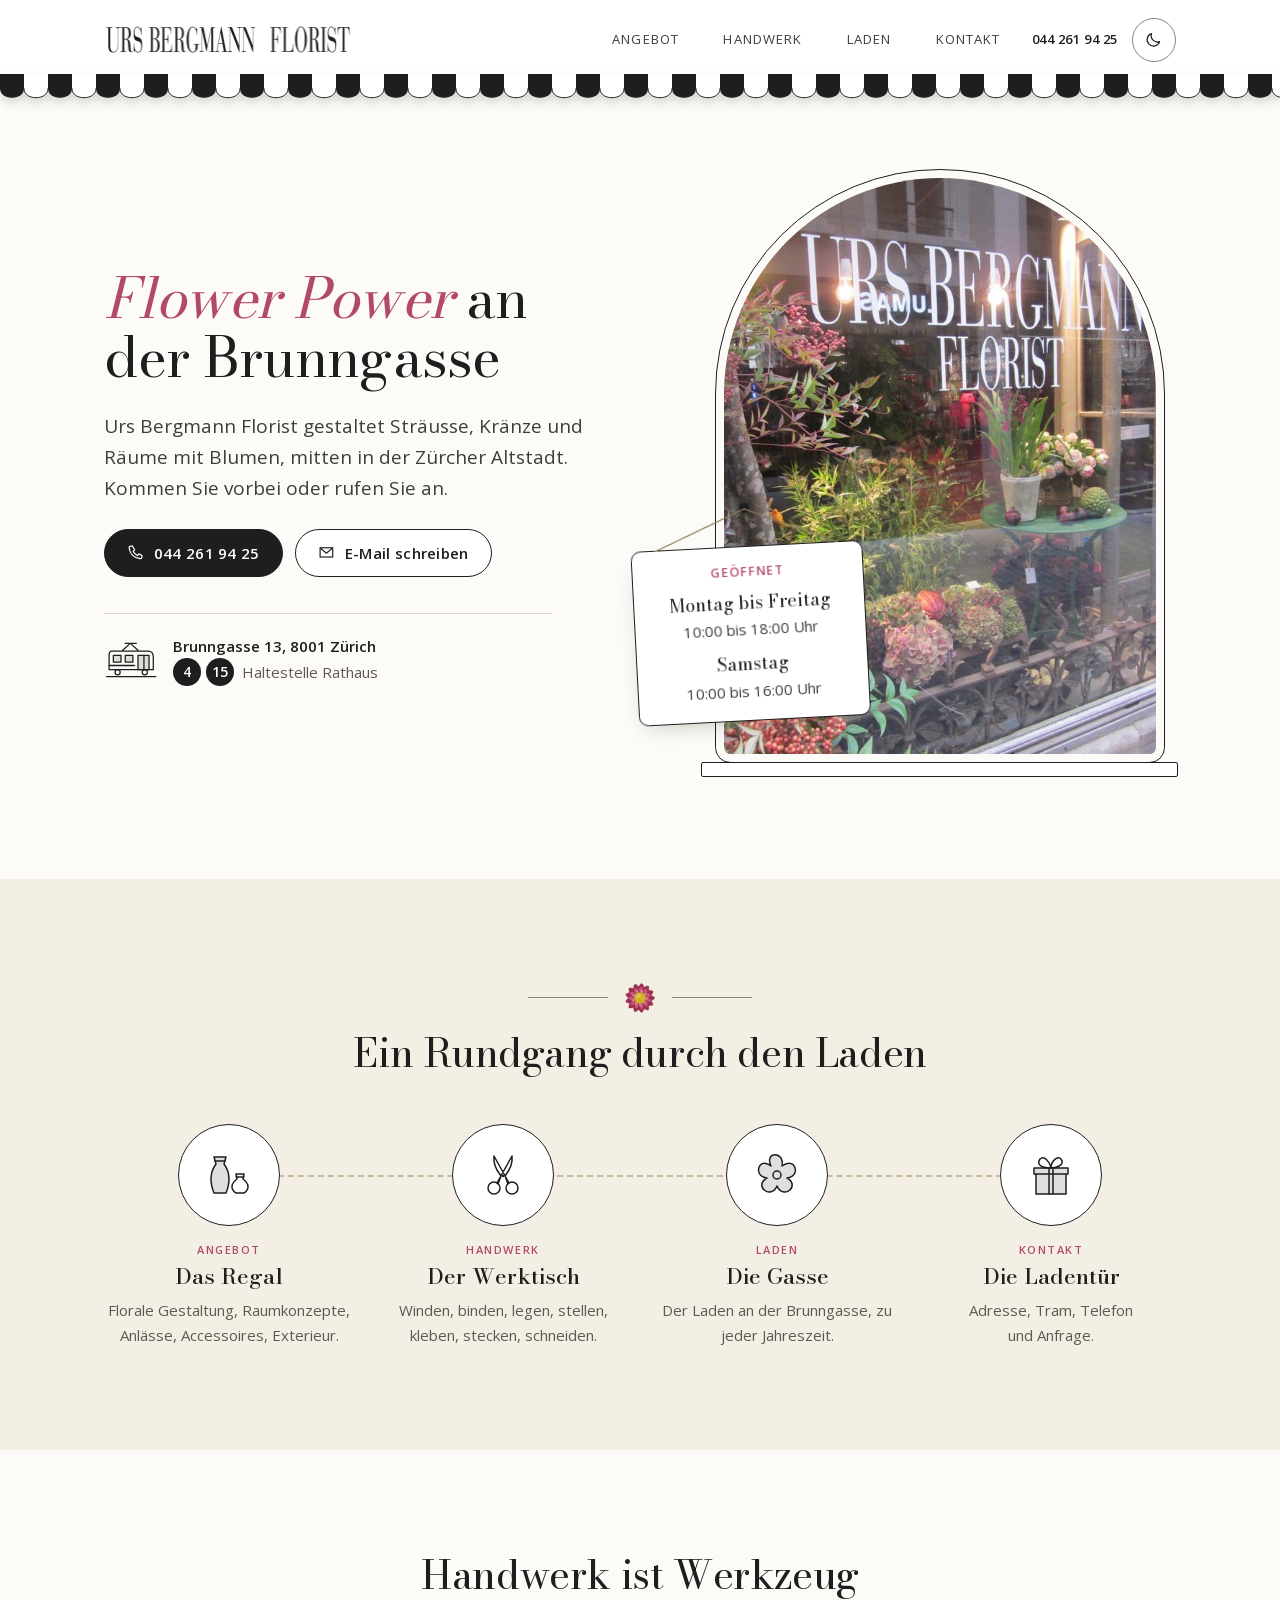
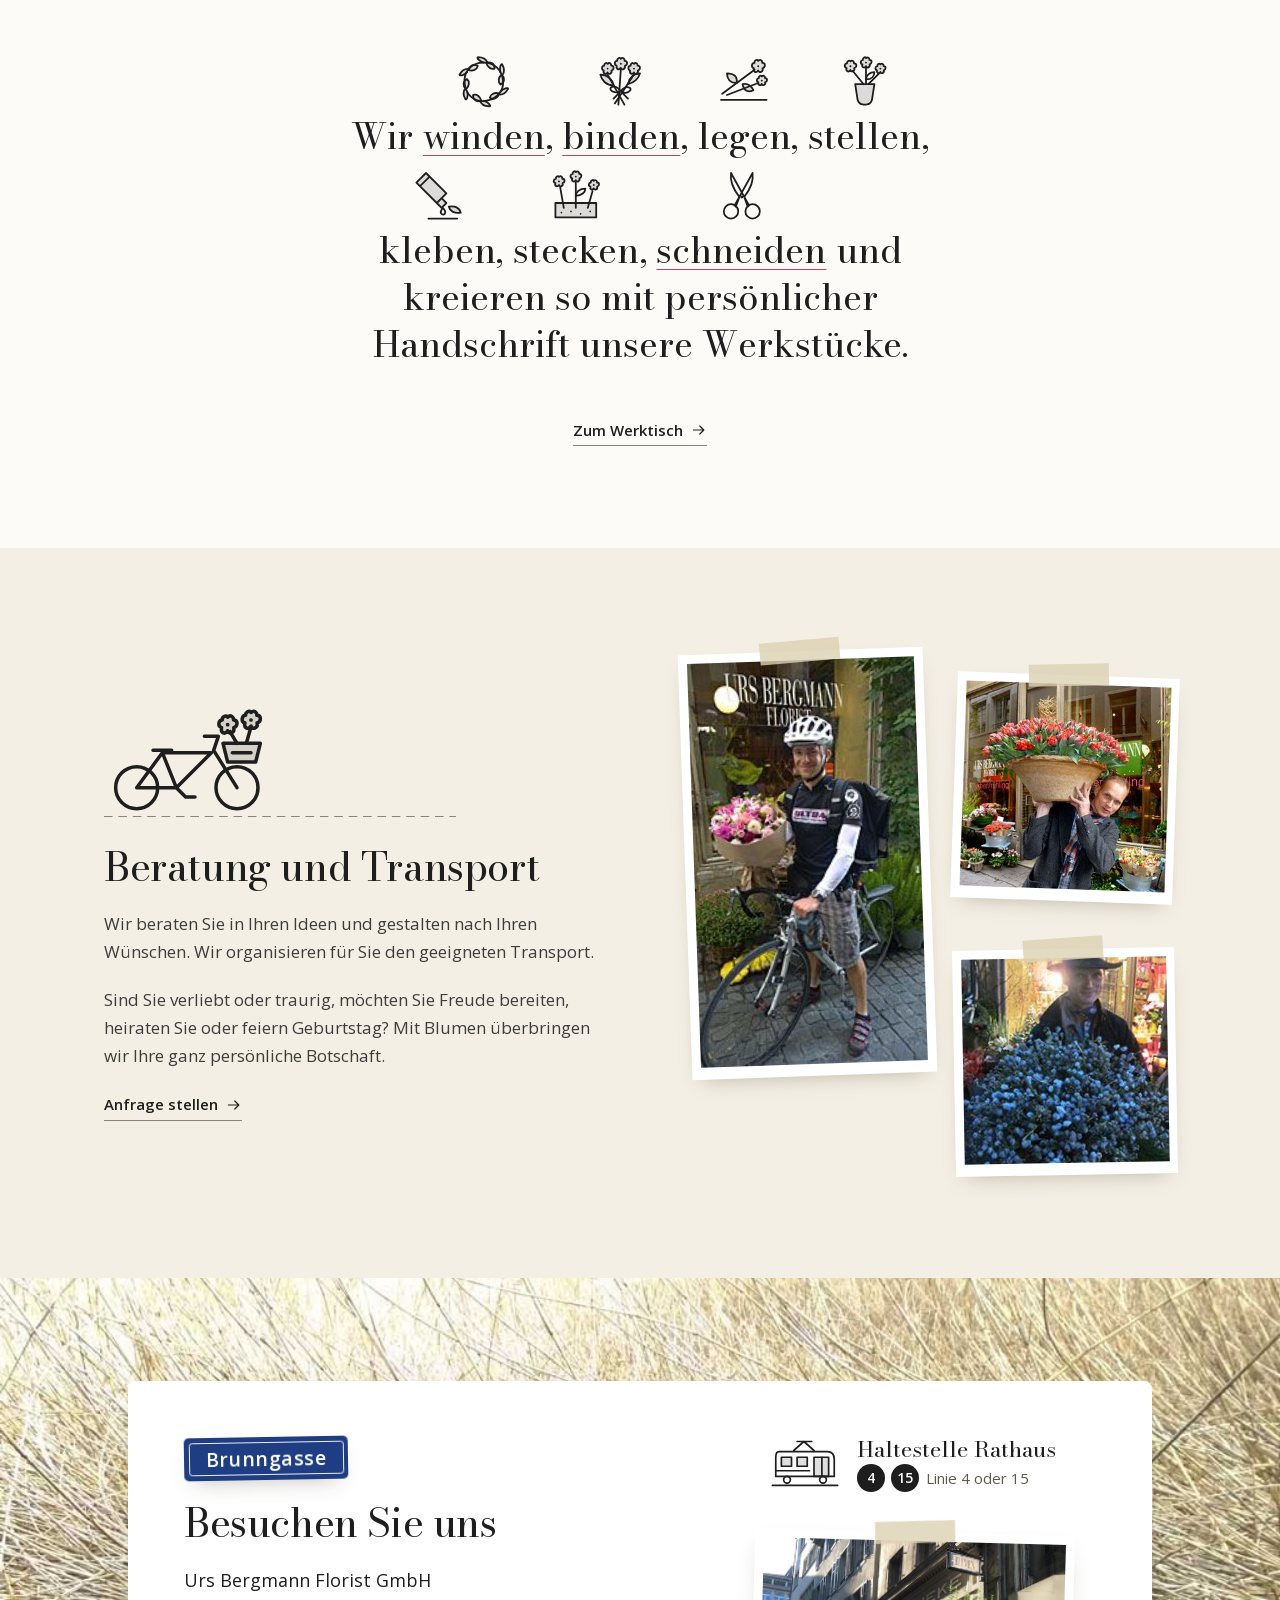
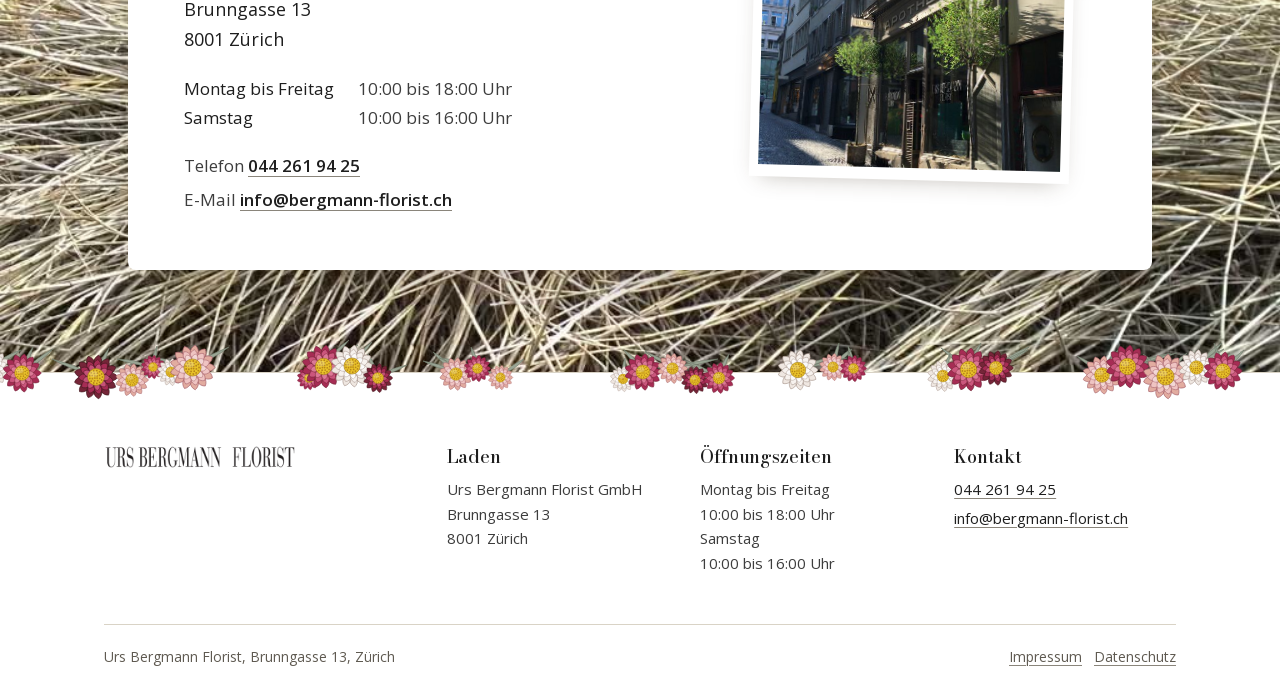
==== commit 8eca91b1: "Hinweisleiste entfernt" ====
--- a/index.html
+++ b/index.html
@@ -9,9 +9,8 @@
 <link rel="stylesheet" href="nacht.css">
 <script src="assets/thema.js"></script>
 <script src="assets/zeichnen.js" defer></script>
-<link rel="stylesheet" href="assets/demo.css">
 </head>
-<body><div class="moor-demo-bar" id="moor-demo" role="note" aria-label="Hinweis zur Demo"><p><strong>Demo, nicht die echte Website.</strong> <span>Ein unverbindlicher Entwurf von <a href="https://moor-security.ch/" rel="noopener">MOOR security</a> für Urs Bergmann Florist.</span> <a class="moor-demo-real" href="https://www.bergmann-florist.ch/" rel="noopener">Zur echten Website</a></p></div><a class="moor-demo-badge" href="#moor-demo" aria-label="Hinweis zur Demo">Demo</a>
+<body>
 <!--
 THESIS: Ein kleiner Blumenladen in der Zürcher Altstadt, den man vom Schaufenster her kennt; die Website ist ein Rundgang durch diesen Laden.
 OWN-WORLD: Brunngasse 13. Markise in Schwarz und Weiss wie die Wortmarke, Holzbretter mit Anhängern an der Schnur, eine Schneidematte als Werktisch, angepinnte Fotos, die Häuserzeile der Gasse, die Ladentür mit Türschild und Briefschlitz, blaues Gassenschild, Tram 4 und 15. Farbe nur aus den Blumen, Rose als einziger Akzent, Heu als Fläche.
